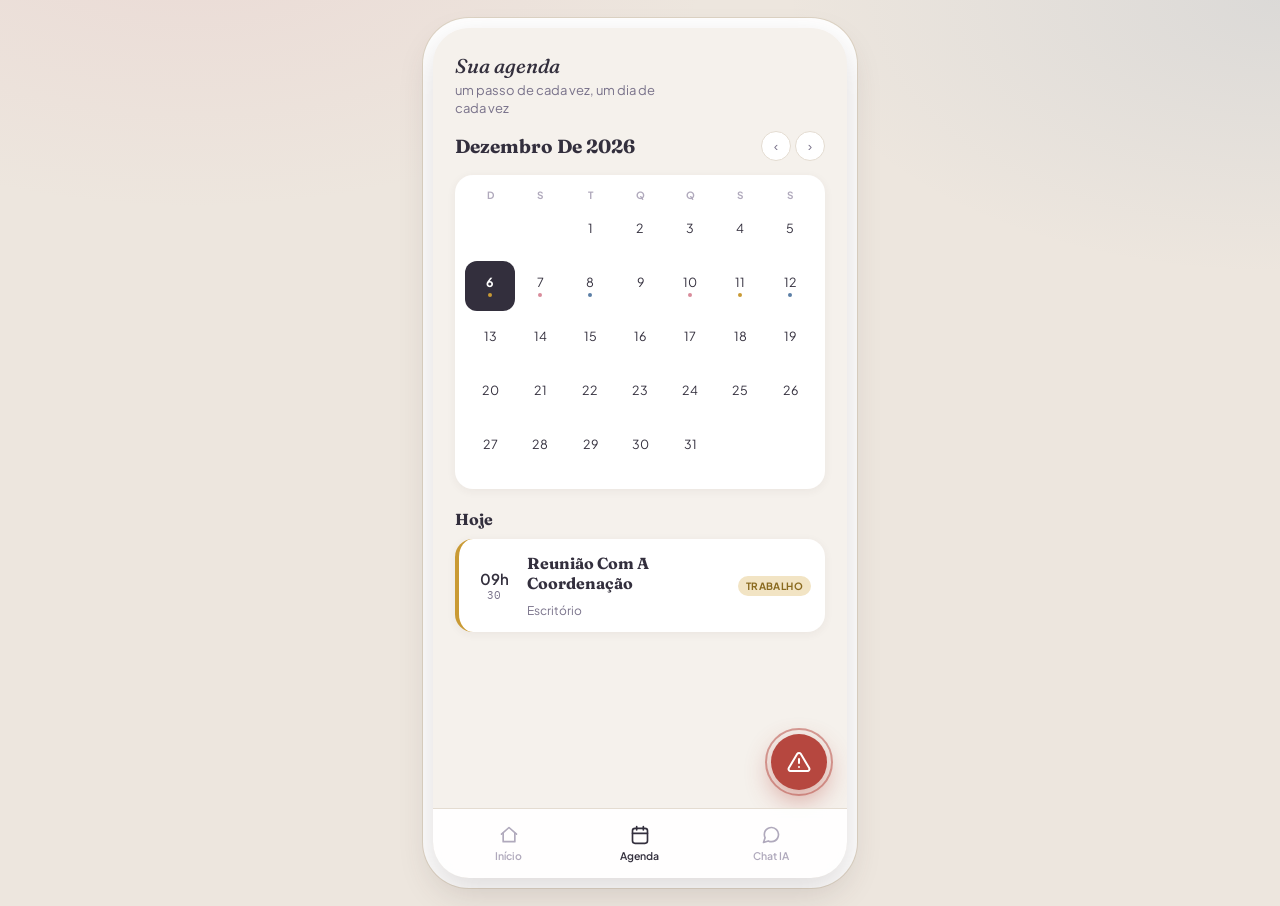
==== pages/agenda.html @ 3bb6ebba "refactor: organização de pastas" ====
<!DOCTYPE html>
<html lang="pt-BR">
<head>
<meta charset="UTF-8">
<meta name="viewport" content="width=device-width, initial-scale=1.0">
<title>Colo — Agenda</title>

<link rel="stylesheet" href="../css/style.css">
<link rel="preconnect" href="https://fonts.googleapis.com">
<link href="https://fonts.googleapis.com/css2?family=Fraunces:ital,opsz,wght@0,9..144,400;0,9..144,600;1,9..144,500;1,9..144,600&family=Plus+Jakarta+Sans:wght@400;500;600;700;800&family=IBM+Plex+Mono:wght@400;500&display=swap" rel="stylesheet">
</head>
<body data-page="agenda">

<div class="device">

  <div class="screen active" id="screen-agenda" style="height:850px; display:flex; flex-direction:column;">
    <header class="top" style="padding-bottom:8px;">
      <div class="header-row">
        <div class="greeting-block">
          <p class="greeting" style="font-size:20px;">Sua agenda</p>
          <p class="affirmation">um passo de cada vez, um dia de cada vez</p>
        </div>
      </div>
    </header>
    <main style="padding-top:6px;">
      <div class="cal-head">
        <h2 id="cal-month-label">—</h2>
        <div class="cal-nav">
          <button id="cal-prev" aria-label="Mês anterior">‹</button>
          <button id="cal-next" aria-label="Próximo mês">›</button>
        </div>
      </div>
      <div class="cal-grid">
        <div class="cal-weekdays">
          <span>D</span><span>S</span><span>T</span><span>Q</span><span>Q</span><span>S</span><span>S</span>
        </div>
        <div class="cal-days" id="cal-days"></div>
      </div>
      <div class="day-detail">
        <h3 id="day-detail-title">Hoje</h3>
        <div class="task-list" id="day-detail-list"></div>
      </div>
    </main>
    <button class="fab-emergency" id="btn-emergency-2" aria-label="Emergência">
      <svg width="24" height="24" viewBox="0 0 24 24" fill="none" stroke="#fff" stroke-width="2" stroke-linecap="round" stroke-linejoin="round"><path d="M10.29 3.86L1.82 18a2 2 0 0 0 1.71 3h16.94a2 2 0 0 0 1.71-3L13.71 3.86a2 2 0 0 0-3.42 0z"/><line x1="12" y1="9" x2="12" y2="13"/><line x1="12" y1="17" x2="12.01" y2="17"/></svg>
    </button>
  </div>

  <nav class="tabbar">
    <a class="tab-btn" href="../index.html">
      <svg width="20" height="20" viewBox="0 0 24 24" fill="none" stroke-width="2" stroke-linecap="round" stroke-linejoin="round"><path d="M3 11l9-8 9 8"/><path d="M5 10v10h14V10"/></svg>
      Início
    </a>
    <a class="tab-btn active" href="agenda.html" aria-current="page">
      <svg width="20" height="20" viewBox="0 0 24 24" fill="none" stroke-width="2" stroke-linecap="round" stroke-linejoin="round"><rect x="3" y="4" width="18" height="18" rx="3"/><line x1="16" y1="2" x2="16" y2="6"/><line x1="8" y1="2" x2="8" y2="6"/><line x1="3" y1="10" x2="21" y2="10"/></svg>
      Agenda
    </a>
    <a class="tab-btn" href="chat.html">
      <svg width="20" height="20" viewBox="0 0 24 24" fill="none" stroke-width="2" stroke-linecap="round" stroke-linejoin="round"><path d="M21 11.5a8.38 8.38 0 0 1-.9 3.8 8.5 8.5 0 0 1-7.6 4.7 8.38 8.38 0 0 1-3.8-.9L3 21l1.9-5.7a8.38 8.38 0 0 1-.9-3.8 8.5 8.5 0 0 1 4.7-7.6 8.38 8.38 0 0 1 3.8-.9h.5a8.48 8.48 0 0 1 8 8v.5z"/></svg>
      Chat IA
    </a>
  </nav>

  <div class="overlay" id="overlay-emergency">
    <div class="sheet">
      <h3>Você não está sozinha</h3>
      <p style="margin-top:-10px; margin-bottom:16px; color:var(--ink-soft); font-size:13px;">Escolha uma opção de apoio imediato:</p>
      <div class="emg-list">
        <a class="emg-item" href="tel:190">
          <div class="emg-ico">
            <svg width="18" height="18" viewBox="0 0 24 24" fill="none" stroke="currentColor" stroke-width="2"><path d="M22 16.92v3a2 2 0 0 1-2.18 2 19.79 19.79 0 0 1-8.63-3.07 19.5 19.5 0 0 1-6-6 19.79 19.79 0 0 1-3.07-8.67A2 2 0 0 1 4.11 2h3a2 2 0 0 1 2 1.72c.12.9.33 1.77.62 2.61a2 2 0 0 1-.45 2.11L8.09 9.91a16 16 0 0 0 6 6l1.47-1.19a2 2 0 0 1 2.11-.45c.84.29 1.71.5 2.61.62A2 2 0 0 1 22 16.92z"/></svg>
          </div>
          <div><h4>Polícia — 190</h4><p>Situação de risco imediato</p></div>
        </a>
        <a class="emg-item" href="tel:180">
          <div class="emg-ico">
            <svg width="18" height="18" viewBox="0 0 24 24" fill="none" stroke="currentColor" stroke-width="2"><circle cx="12" cy="12" r="10"/><line x1="12" y1="8" x2="12" y2="12"/><line x1="12" y1="16" x2="12.01" y2="16"/></svg>
          </div>
          <div><h4>Central de Apoio à Mulher — 180</h4><p>Acolhimento e orientação, 24h</p></div>
        </a>
        <a class="emg-item" href="tel:192">
          <div class="emg-ico">
            <svg width="18" height="18" viewBox="0 0 24 24" fill="none" stroke="currentColor" stroke-width="2"><path d="M19 14c1.49-1.46 3-3.21 3-5.5A5.5 5.5 0 0 0 16.5 3c-1.76 0-3 .5-4.5 2-1.5-1.5-2.74-2-4.5-2A5.5 5.5 0 0 0 2 8.5c0 2.29 1.51 4.04 3 5.5l7 7z"/></svg>
          </div>
          <div><h4>SAMU — 192</h4><p>Emergência médica</p></div>
        </a>
        <div class="emg-item" style="cursor:pointer;" id="emg-contact">
          <div class="emg-ico">
            <svg width="18" height="18" viewBox="0 0 24 24" fill="none" stroke="currentColor" stroke-width="2"><path d="M17 21v-2a4 4 0 0 0-4-4H5a4 4 0 0 0-4 4v2"/><circle cx="9" cy="7" r="4"/><path d="M23 21v-2a4 4 0 0 0-3-3.87"/><path d="M16 3.13a4 4 0 0 1 0 7.75"/></svg>
          </div>
          <div><h4>Ligar para alguém de confiança</h4><p>Um amigo ou familiar de apoio</p></div>
        </div>
      </div>
      <button class="btn-ghost" id="close-emergency" style="width:100%; margin-top:4px;">Fechar</button>
    </div>
  </div>

</div>
</body>
<script src="../js/main.js"></script>
</html>
---- css/style.css ----
:root{
    --bg-canvas:#F5F1EC;
    --bg-ambient:#EDE6DE;
    --bg-card:#FFFFFF;
    --ink:#332F3D;
    --ink-soft:#79728A;
    --ink-faint:#B0A9BC;
    --hairline:#E4DCD1;

    --eu:#5C7FA6;
    --eu-tint:#DEE7F0;
    --eu-tint2:#EEF3F8;

    --familia:#D98C9B;
    --familia-tint:#F6E1E6;
    --familia-tint2:#FBEFF2;

    --trabalho:#C99A34;
    --trabalho-tint:#F2E4C4;
    --trabalho-tint2:#F8F0DC;

    --alerta:#B6473F;
    --alerta-tint:#F2DAD7;

    --radius-lg:28px;
    --radius-md:18px;
    --radius-sm:12px;

    --shadow-soft:0 8px 24px rgba(74,58,58,0.08);
    --shadow-card:0 2px 10px rgba(74,58,58,0.06);
    --shadow-pop:0 14px 34px rgba(74,58,58,0.18);
  }

  *{box-sizing:border-box;}
  html,body{margin:0;padding:0;}

  @media (prefers-reduced-motion: reduce){
    *{animation-duration:0.001ms !important; animation-iteration-count:1 !important; transition-duration:0.001ms !important;}
  }

  body{
    font-family:'Plus Jakarta Sans', sans-serif;
    background:
      radial-gradient(900px 500px at 15% -10%, rgba(217,140,155,0.14), transparent 60%),
      radial-gradient(900px 500px at 100% 0%, rgba(92,127,166,0.12), transparent 55%),
      var(--bg-ambient);
    min-height:100vh;
    display:flex;
    align-items:flex-start;
    justify-content:center;
    padding:28px 16px;
    color:var(--ink);
  }

  .device{
    width:100%;
    max-width:414px;
    background:var(--bg-canvas);
    border-radius:36px;
    box-shadow:var(--shadow-pop), 0 0 0 10px #fff, 0 0 0 11px #ddd3c4;
    overflow:hidden;
    position:relative;
    min-height:850px;
    display:flex;
    flex-direction:column;
  }

  /* ---------- HEADER ---------- */
  header.top{
    position:relative;
    padding:26px 22px 20px;
    overflow:hidden;
    flex-shrink:0;
  }

  .hug-arcs{
    position:absolute;
    top:-70px; right:-60px;
    width:230px; height:230px;
    pointer-events:none;
    z-index:0;
  }
  .hug-arcs svg{width:100%;height:100%; animation:breathe 7s ease-in-out infinite;}
  @keyframes breathe{
    0%,100%{ transform:scale(1) rotate(0deg); }
    50%{ transform:scale(1.04) rotate(2deg); }
  }

  .header-row{
    position:relative;
    z-index:1;
    display:flex;
    align-items:center;
    gap:14px;
  }

  .avatar-wrap{
    position:relative;
    width:64px; height:64px;
    flex-shrink:0;
  }
  .avatar-ring{
    position:absolute; inset:-4px;
    border-radius:50%;
    background:conic-gradient(var(--eu), var(--familia), var(--trabalho), var(--eu));
    opacity:0.9;
  }
  .avatar{
    position:absolute; inset:0;
    border-radius:50%;
    background:var(--bg-card);
    display:flex; align-items:center; justify-content:center;
    font-family:'Fraunces', serif;
    font-size:24px;
    font-weight:600;
    color:var(--ink);
    overflow:hidden;
    border:3px solid var(--bg-canvas);
  }

  .greeting-block{ flex:1; min-width:0; }
  .greeting{
    font-family:'Fraunces', serif;
    font-style:italic;
    font-weight:500;
    font-size:22px;
    line-height:1.15;
    margin:0 0 4px;
    color:var(--ink);
  }
  .affirmation{
    margin:0;
    font-size:13px;
    line-height:1.4;
    color:var(--ink-soft);
    max-width:230px;
  }

  .date-pill{
    position:relative;
    z-index:1;
    margin-top:16px;
    display:inline-flex;
    align-items:center;
    gap:6px;
    font-family:'IBM Plex Mono', monospace;
    font-size:11px;
    letter-spacing:0.03em;
    text-transform:uppercase;
    color:var(--ink-soft);
    background:rgba(255,255,255,0.6);
    padding:6px 12px;
    border-radius:20px;
    border:1px solid var(--hairline);
  }

  /* ---------- MAIN ---------- */
  main{
    flex:1;
    overflow-y:auto;
    padding:4px 22px 130px;
    position:relative;
  }
  main::-webkit-scrollbar{width:0;}

  .search-bar{
    display:flex;
    align-items:center;
    gap:10px;
    background:var(--bg-card);
    border:1px solid var(--hairline);
    border-radius:20px;
    padding:12px 14px;
    box-shadow:var(--shadow-card);
    margin-bottom:22px;
  }
  .search-bar input{
    flex:1;
    border:none;
    outline:none;
    background:transparent;
    font-family:'Plus Jakarta Sans', sans-serif;
    font-size:14px;
    color:var(--ink);
  }
  .search-bar input::placeholder{color:var(--ink-faint);}
  .icon-btn{
    border:none;
    background:transparent;
    cursor:pointer;
    display:flex;
    align-items:center;
    justify-content:center;
    color:var(--ink-soft);
    padding:4px;
    border-radius:50%;
    transition:background .15s ease, color .15s ease, transform .15s ease;
  }
  .icon-btn:hover{ background:var(--eu-tint2); color:var(--eu); }
  .icon-btn:active{ transform:scale(0.92); }
  .icon-btn.mic-active{ color:var(--familia); background:var(--familia-tint2); }
  .send-btn{
    width:34px;height:34px;
    border-radius:50%;
    background:var(--ink);
    color:#fff;
    border:none;
    display:flex;align-items:center;justify-content:center;
    cursor:pointer;
    flex-shrink:0;
    transition:transform .15s ease, background .15s ease;
  }
  .send-btn:hover{background:#4a4458;}
  .send-btn:active{transform:scale(0.9);}

  .section-title{
    display:flex;
    align-items:baseline;
    justify-content:space-between;
    margin-bottom:12px;
  }
  .section-title h2{
    font-family:'Fraunces', serif;
    font-weight:600;
    font-size:18px;
    margin:0;
  }
  .section-title span{
    font-size:12px;
    color:var(--ink-faint);
    font-family:'IBM Plex Mono', monospace;
  }

  .legend{
    display:flex; gap:14px; margin-bottom:16px; flex-wrap:wrap;
  }
  .legend-item{
    display:flex; align-items:center; gap:6px;
    font-size:11.5px; color:var(--ink-soft);
  }
  .dot{ width:8px; height:8px; border-radius:50%; flex-shrink:0; }
  .dot.eu{background:var(--eu);}
  .dot.familia{background:var(--familia);}
  .dot.trabalho{background:var(--trabalho);}

  .task-list{ display:flex; flex-direction:column; gap:10px; }
  .task-card{
    background:var(--bg-card);
    border-radius:var(--radius-md);
    padding:14px 14px;
    display:flex;
    align-items:center;
    gap:12px;
    box-shadow:var(--shadow-card);
    border-left:4px solid transparent;
    animation:riseIn .4s ease both;
  }
  @keyframes riseIn{ from{opacity:0; transform:translateY(6px);} to{opacity:1; transform:translateY(0);} }
  .task-card.eu{ border-left-color:var(--eu); }
  .task-card.familia{ border-left-color:var(--familia); }
  .task-card.trabalho{ border-left-color:var(--trabalho); }

  .task-time{
    font-family:'IBM Plex Mono', monospace;
    font-size:11px;
    color:var(--ink-soft);
    display:flex;
    flex-direction:column;
    align-items:center;
    min-width:42px;
  }
  .task-time .day{ font-size:15px; font-weight:600; color:var(--ink); font-family:'Plus Jakarta Sans'; }

  .task-info{ flex:1; min-width:0; }
  .task-info h3{ margin:0 0 2px; font-size:14.5px; font-weight:700; }
  .task-info p{ margin:0; font-size:12px; color:var(--ink-soft); }

  .badge{
    font-size:10px;
    font-weight:700;
    text-transform:uppercase;
    letter-spacing:0.04em;
    padding:4px 8px;
    border-radius:20px;
    flex-shrink:0;
  }
  .badge.eu{ background:var(--eu-tint); color:var(--eu); }
  .badge.familia{ background:var(--familia-tint); color:#a85465; }
  .badge.trabalho{ background:var(--trabalho-tint); color:#8a6a1f; }

  .ver-mais{
    width:100%;
    margin-top:14px;
    padding:12px;
    border-radius:16px;
    border:1.5px dashed var(--hairline);
    background:transparent;
    color:var(--ink-soft);
    font-family:'Plus Jakarta Sans';
    font-weight:600;
    font-size:13px;
    cursor:pointer;
    transition:all .15s ease;
  }
  .ver-mais:hover{ border-color:var(--eu); color:var(--eu); background:var(--eu-tint2); }

  .hidden-task{ display:none; }
  .hidden-task.show{ display:flex; }

  /* ---------- FAB + EMERGENCY ---------- */
  .fab-add{
    position:absolute;
    right:20px;
    bottom:158px;
    width:56px; height:56px;
    border-radius:50%;
    border:none;
    background:linear-gradient(145deg, var(--ink), #4a4458);
    color:#fff;
    font-size:26px;
    display:flex; align-items:center; justify-content:center;
    box-shadow:0 10px 24px rgba(51,47,61,0.35);
    cursor:pointer;
    z-index:20;
    transition:transform .18s ease, box-shadow .18s ease;
  }
  .fab-add:hover{ transform:translateY(-2px) scale(1.04); }
  .fab-add:active{ transform:scale(0.94); }

  .fab-emergency{
    position:absolute;
    right:20px;
    bottom:88px;
    width:56px; height:56px;
    border-radius:50%;
    border:none;
    background:var(--alerta);
    color:#fff;
    display:flex; align-items:center; justify-content:center;
    box-shadow:0 10px 26px rgba(182,71,63,0.45);
    cursor:pointer;
    z-index:20;
  }
  .fab-emergency::before{
    content:'';
    position:absolute; inset:-6px;
    border-radius:50%;
    border:2px solid var(--alerta);
    opacity:0.5;
    animation:pulse 2.2s ease-out infinite;
  }
  @keyframes pulse{
    0%{ transform:scale(0.9); opacity:0.6; }
    100%{ transform:scale(1.35); opacity:0; }
  }

  /* ---------- MODALS ---------- */
  .overlay{
    position:absolute; inset:0;
    background:rgba(51,47,61,0.45);
    backdrop-filter:blur(2px);
    display:none;
    align-items:flex-end;
    justify-content:center;
    z-index:60;
  }
  .overlay.open{ display:flex; }
  .sheet{
    width:100%;
    background:var(--bg-canvas);
    border-radius:26px 26px 0 0;
    padding:22px 22px 26px;
    animation:slideUp .28s ease both;
  }
  @keyframes slideUp{ from{ transform:translateY(30px); opacity:0;} to{ transform:translateY(0); opacity:1;} }
  .sheet h3{ font-family:'Fraunces', serif; font-size:20px; margin:0 0 16px; }
  .field{ margin-bottom:14px; }
  .field label{ display:block; font-size:12px; color:var(--ink-soft); margin-bottom:6px; font-weight:600; }
  .field input, .field select{
    width:100%;
    padding:11px 12px;
    border-radius:12px;
    border:1px solid var(--hairline);
    background:#fff;
    font-family:'Plus Jakarta Sans';
    font-size:14px;
    color:var(--ink);
    outline:none;
  }
  .field input:focus, .field select:focus{ border-color:var(--eu); }
  .cat-choice{ display:flex; gap:8px; }
  .cat-opt{
    flex:1;
    text-align:center;
    padding:10px 6px;
    border-radius:12px;
    border:1.5px solid var(--hairline);
    font-size:12px;
    font-weight:700;
    cursor:pointer;
    color:var(--ink-soft);
  }
  .cat-opt[data-cat="eu"].active{ background:var(--eu-tint); border-color:var(--eu); color:var(--eu); }
  .cat-opt[data-cat="familia"].active{ background:var(--familia-tint); border-color:var(--familia); color:#a85465; }
  .cat-opt[data-cat="trabalho"].active{ background:var(--trabalho-tint); border-color:var(--trabalho); color:#8a6a1f; }
  .sheet-actions{ display:flex; gap:10px; margin-top:6px; }
  .btn-primary, .btn-ghost{
    flex:1; padding:13px; border-radius:14px; border:none; font-weight:700; font-size:14px; cursor:pointer;
  }
  .btn-primary{ background:var(--ink); color:#fff; }
  .btn-ghost{ background:transparent; color:var(--ink-soft); border:1.5px solid var(--hairline); }

  .emg-list{ display:flex; flex-direction:column; gap:10px; margin-bottom:6px; }
  .emg-item{
    display:flex; align-items:center; gap:12px;
    background:#fff; border-radius:14px; padding:12px 14px;
    border:1px solid var(--hairline);
    text-decoration:none; color:var(--ink);
  }
  .emg-item .emg-ico{
    width:38px; height:38px; border-radius:50%;
    display:flex; align-items:center; justify-content:center;
    background:var(--alerta-tint); color:var(--alerta); flex-shrink:0;
  }
  .emg-item h4{ margin:0; font-size:14px; }
  .emg-item p{ margin:0; font-size:11.5px; color:var(--ink-soft); }

  /* ---------- AGENDA (calendar) ---------- */
  .screen{ display:none; }
  .screen.active{ display:block; }

  .cal-head{ display:flex; align-items:center; justify-content:space-between; margin-bottom:14px; }
  .cal-head h2{ font-family:'Fraunces', serif; font-size:19px; margin:0; text-transform:capitalize; }
  .cal-nav{ display:flex; gap:4px; }
  .cal-nav button{
    width:30px;height:30px; border-radius:50%; border:1px solid var(--hairline);
    background:#fff; cursor:pointer; display:flex; align-items:center; justify-content:center; color:var(--ink-soft);
  }
  .cal-grid{
    background:var(--bg-card);
    border-radius:var(--radius-md);
    padding:14px 10px 16px;
    box-shadow:var(--shadow-card);
    margin-bottom:20px;
  }
  .cal-weekdays{ display:grid; grid-template-columns:repeat(7,1fr); margin-bottom:6px; }
  .cal-weekdays span{ text-align:center; font-size:10px; color:var(--ink-faint); font-weight:700; }
  .cal-days{ display:grid; grid-template-columns:repeat(7,1fr); row-gap:4px; }
  .cal-day{
    aspect-ratio:1;
    display:flex; flex-direction:column; align-items:center; justify-content:center;
    border-radius:12px; cursor:pointer; position:relative; gap:3px;
    font-size:12.5px; color:var(--ink);
  }
  .cal-day.empty{ visibility:hidden; }
  .cal-day:hover{ background:var(--bg-ambient); }
  .cal-day.today{ background:var(--ink); color:#fff; font-weight:700; }
  .cal-day.selected:not(.today){ background:var(--eu-tint2); border:1.5px solid var(--eu); }
  .cal-dots{ display:flex; gap:2px; height:5px; }
  .cal-dots span{ width:4px; height:4px; border-radius:50%; }

  .day-detail h3{ font-family:'Fraunces', serif; font-size:16px; margin:0 0 10px; text-transform:capitalize; }

  /* ---------- CHAT ---------- */
  .chat-screen{ display:flex; flex-direction:column; height:100%; }
  .chat-header{
    padding:18px 22px 12px; flex-shrink:0;
    display:flex; align-items:center; gap:10px;
  }
  .mia-avatar{
    width:38px;height:38px;border-radius:50%;
    background:linear-gradient(135deg, var(--eu), var(--familia));
    display:flex; align-items:center; justify-content:center; color:#fff; font-family:'Fraunces'; font-weight:600;
  }
  .chat-header h2{ font-size:15px; margin:0; }
  .chat-header p{ font-size:11px; margin:0; color:var(--ink-soft); }
  .status-dot{ width:7px;height:7px;border-radius:50%; background:#5FAE7A; display:inline-block; margin-right:4px; }

  .chat-body{
    flex:1; overflow-y:auto; padding:6px 22px; display:flex; flex-direction:column; gap:10px;
  }
  .msg{
    max-width:78%;
    padding:11px 14px;
    border-radius:16px;
    font-size:13.5px;
    line-height:1.45;
    animation:riseIn .3s ease both;
  }
  .msg.mia{
    background:#fff; color:var(--ink);
    border-bottom-left-radius:4px;
    align-self:flex-start;
    box-shadow:var(--shadow-card);
  }
  .msg.user{
    background:var(--ink); color:#fff;
    border-bottom-right-radius:4px;
    align-self:flex-end;
  }
  .typing{
    align-self:flex-start;
    background:#fff; padding:12px 16px; border-radius:16px; border-bottom-left-radius:4px;
    display:flex; gap:4px; box-shadow:var(--shadow-card);
  }
  .typing span{ width:6px;height:6px;border-radius:50%; background:var(--ink-faint); animation:blink 1.2s infinite; }
  .typing span:nth-child(2){ animation-delay:0.2s; }
  .typing span:nth-child(3){ animation-delay:0.4s; }
  @keyframes blink{ 0%,80%,100%{opacity:0.3;} 40%{opacity:1;} }

  .chat-input-bar{
    flex-shrink:0;
    padding:12px 22px 14px;
    display:flex; align-items:center; gap:8px;
    background:var(--bg-canvas);
  }
  .chat-input-bar .search-bar{ margin-bottom:0; flex:1; }

  /* ---------- TAB BAR ---------- */
  .tabbar{
    position:absolute; left:0; right:0; bottom:0;
    background:rgba(255,255,255,0.92);
    backdrop-filter:blur(10px);
    border-top:1px solid var(--hairline);
    display:flex;
    padding:10px 10px calc(10px + env(safe-area-inset-bottom));
    z-index:30;
  }
  .tab-btn{
    flex:1;
    background:none; border:none; cursor:pointer;
    text-decoration:none;
    display:flex; flex-direction:column; align-items:center; gap:4px;
    color:var(--ink-faint);
    font-size:10.5px;
    font-weight:600;
    padding:6px 0;
    transition:color .15s ease;
  }
  .tab-btn.active{ color:var(--ink); }
  .tab-btn.active svg{ stroke:var(--ink); }
  .tab-btn svg{ stroke:var(--ink-faint); transition:stroke .15s ease; }

  ::-webkit-scrollbar{ width:5px; }
  ::-webkit-scrollbar-thumb{ background:var(--hairline); border-radius:10px; }
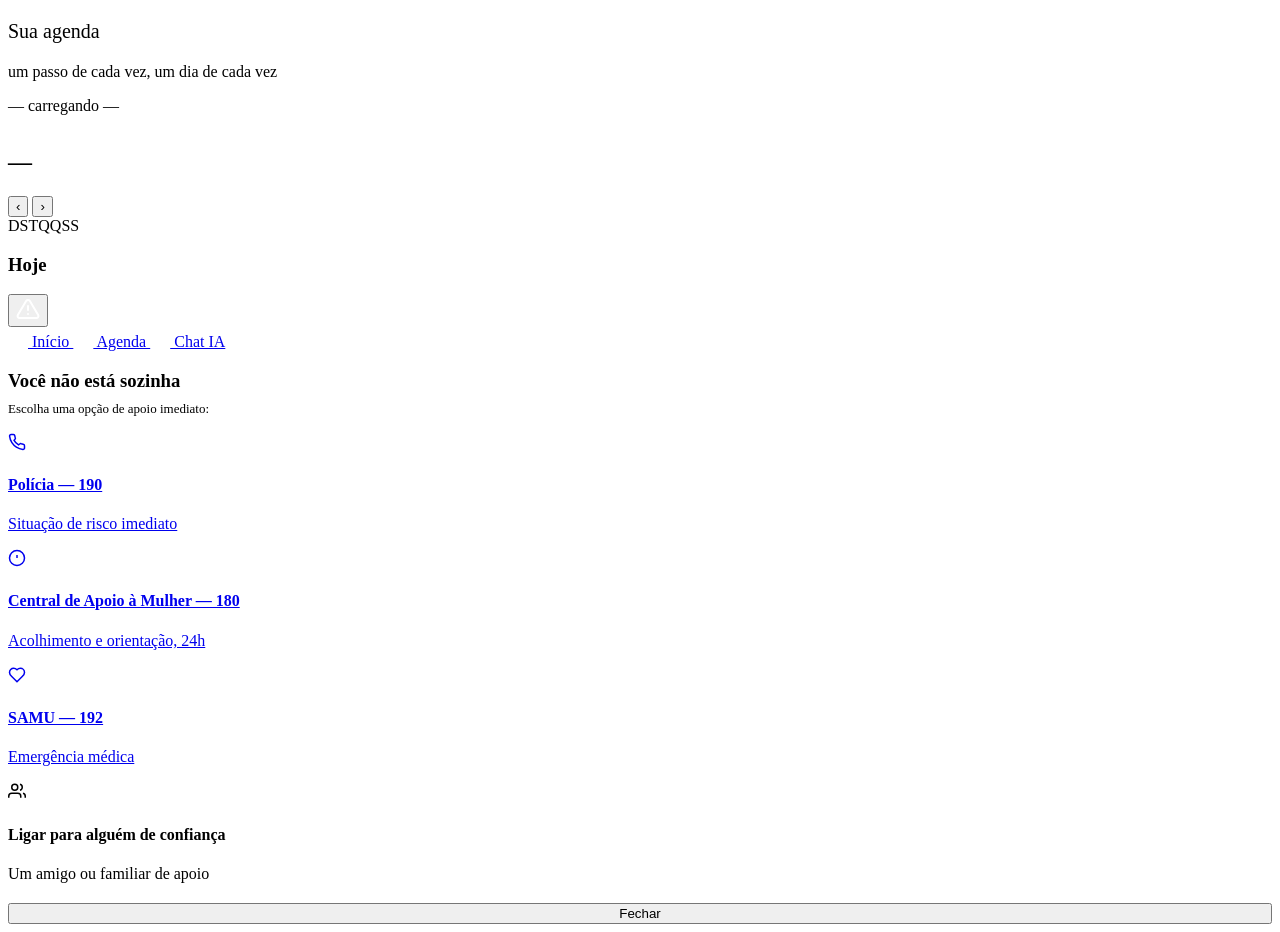
==== commit e5def7fa: "Mudei a agenda" ====
--- a/pages/agenda.html
+++ b/pages/agenda.html
@@ -4,54 +4,57 @@
 <meta charset="UTF-8">
 <meta name="viewport" content="width=device-width, initial-scale=1.0">
 <title>Colo — Agenda</title>
-
-<link rel="stylesheet" href="../css/style.css">
 <link rel="preconnect" href="https://fonts.googleapis.com">
 <link href="https://fonts.googleapis.com/css2?family=Fraunces:ital,opsz,wght@0,9..144,400;0,9..144,600;1,9..144,500;1,9..144,600&family=Plus+Jakarta+Sans:wght@400;500;600;700;800&family=IBM+Plex+Mono:wght@400;500&display=swap" rel="stylesheet">
+<link rel="stylesheet" href="css/style.css">
 </head>
-<body data-page="agenda">
+<body>
 
 <div class="device">
 
-  <div class="screen active" id="screen-agenda" style="height:850px; display:flex; flex-direction:column;">
-    <header class="top" style="padding-bottom:8px;">
-      <div class="header-row">
-        <div class="greeting-block">
-          <p class="greeting" style="font-size:20px;">Sua agenda</p>
-          <p class="affirmation">um passo de cada vez, um dia de cada vez</p>
-        </div>
+  <header class="top" style="padding-bottom:8px;">
+    <div class="header-row">
+      <div class="greeting-block">
+        <p class="greeting" style="font-size:20px;">Sua agenda</p>
+        <p class="affirmation">um passo de cada vez, um dia de cada vez</p>
       </div>
-    </header>
-    <main style="padding-top:6px;">
-      <div class="cal-head">
-        <h2 id="cal-month-label">—</h2>
-        <div class="cal-nav">
-          <button id="cal-prev" aria-label="Mês anterior">‹</button>
-          <button id="cal-next" aria-label="Próximo mês">›</button>
-        </div>
+    </div>
+    <div class="date-pill" id="today-pill">— carregando —</div>
+  </header>
+
+  <main style="padding-top:6px;">
+    <div class="cal-head">
+      <h2 id="cal-month-label">—</h2>
+      <div class="cal-nav">
+        <button id="cal-prev" aria-label="Mês anterior">‹</button>
+        <button id="cal-next" aria-label="Próximo mês">›</button>
       </div>
-      <div class="cal-grid">
-        <div class="cal-weekdays">
-          <span>D</span><span>S</span><span>T</span><span>Q</span><span>Q</span><span>S</span><span>S</span>
-        </div>
-        <div class="cal-days" id="cal-days"></div>
+    </div>
+
+    <div class="cal-grid">
+      <div class="cal-weekdays">
+        <span>D</span><span>S</span><span>T</span><span>Q</span><span>Q</span><span>S</span><span>S</span>
       </div>
-      <div class="day-detail">
-        <h3 id="day-detail-title">Hoje</h3>
-        <div class="task-list" id="day-detail-list"></div>
-      </div>
-    </main>
-    <button class="fab-emergency" id="btn-emergency-2" aria-label="Emergência">
-      <svg width="24" height="24" viewBox="0 0 24 24" fill="none" stroke="#fff" stroke-width="2" stroke-linecap="round" stroke-linejoin="round"><path d="M10.29 3.86L1.82 18a2 2 0 0 0 1.71 3h16.94a2 2 0 0 0 1.71-3L13.71 3.86a2 2 0 0 0-3.42 0z"/><line x1="12" y1="9" x2="12" y2="13"/><line x1="12" y1="17" x2="12.01" y2="17"/></svg>
-    </button>
-  </div>
+      <div class="cal-days" id="cal-days"></div>
+    </div>
 
+    <div class="day-detail">
+      <h3 id="day-detail-title">Hoje</h3>
+      <div class="task-list" id="day-detail-list"></div>
+    </div>
+  </main>
+
+  <button class="fab-emergency" aria-label="Emergência">
+    <svg width="24" height="24" viewBox="0 0 24 24" fill="none" stroke="#fff" stroke-width="2" stroke-linecap="round" stroke-linejoin="round"><path d="M10.29 3.86L1.82 18a2 2 0 0 0 1.71 3h16.94a2 2 0 0 0 1.71-3L13.71 3.86a2 2 0 0 0-3.42 0z"/><line x1="12" y1="9" x2="12" y2="13"/><line x1="12" y1="17" x2="12.01" y2="17"/></svg>
+  </button>
+
+  <!-- Tab bar -->
   <nav class="tabbar">
-    <a class="tab-btn" href="../index.html">
+    <a class="tab-btn" href="index.html">
       <svg width="20" height="20" viewBox="0 0 24 24" fill="none" stroke-width="2" stroke-linecap="round" stroke-linejoin="round"><path d="M3 11l9-8 9 8"/><path d="M5 10v10h14V10"/></svg>
       Início
     </a>
-    <a class="tab-btn active" href="agenda.html" aria-current="page">
+    <a class="tab-btn active" href="agenda.html">
       <svg width="20" height="20" viewBox="0 0 24 24" fill="none" stroke-width="2" stroke-linecap="round" stroke-linejoin="round"><rect x="3" y="4" width="18" height="18" rx="3"/><line x1="16" y1="2" x2="16" y2="6"/><line x1="8" y1="2" x2="8" y2="6"/><line x1="3" y1="10" x2="21" y2="10"/></svg>
       Agenda
     </a>
@@ -61,6 +64,7 @@
     </a>
   </nav>
 
+  <!-- Modal: emergência -->
   <div class="overlay" id="overlay-emergency">
     <div class="sheet">
       <h3>Você não está sozinha</h3>
@@ -96,6 +100,9 @@
   </div>
 
 </div>
+
+<script src="js/data.js"></script>
+<script src="js/emergency.js"></script>
+<script src="js/agenda.js"></script>
 </body>
-<script src="../js/main.js"></script>
-</html>+</html>
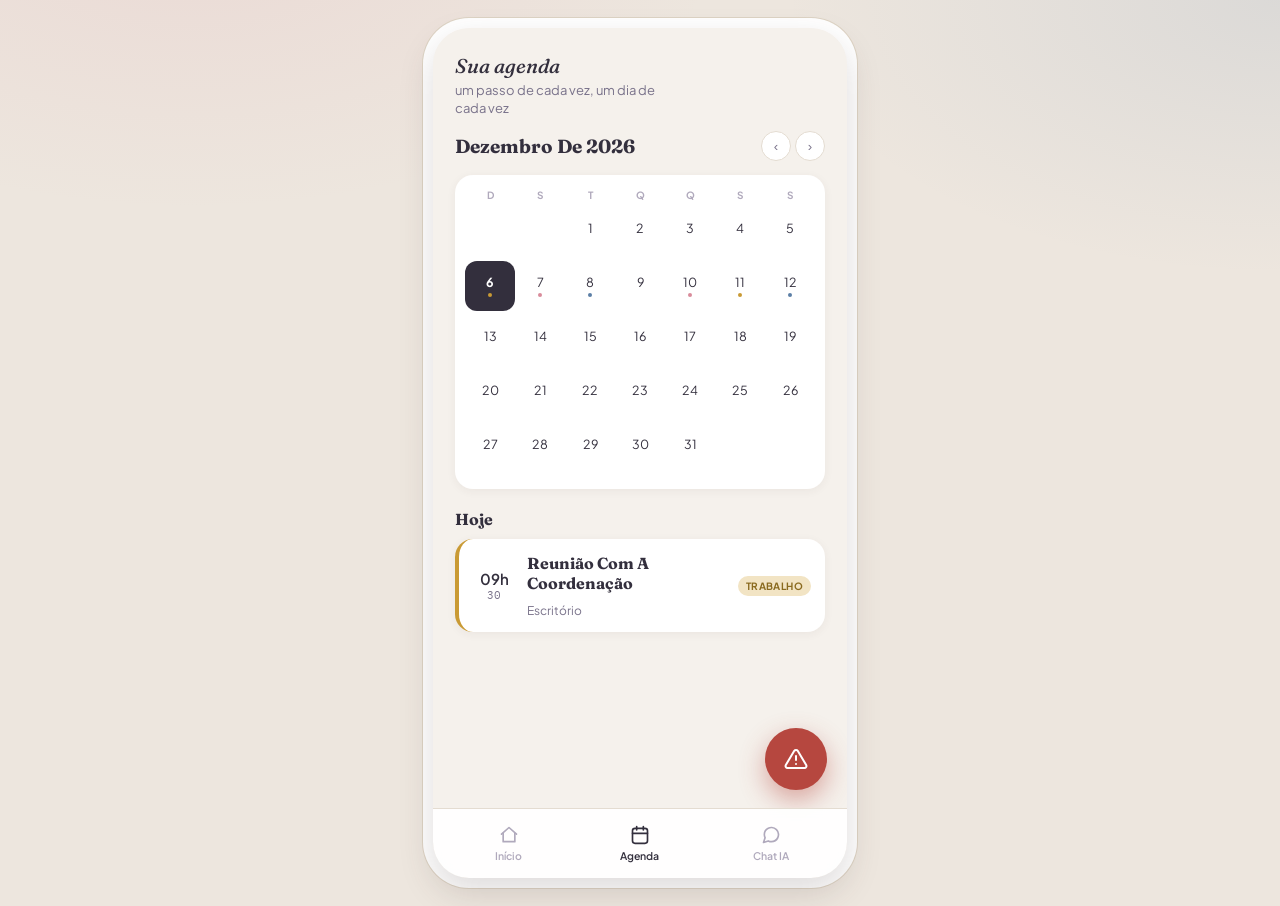
==== commit 98609af9: "ajustes botao emergncia e tela emergencia" ====
--- a/pages/agenda.html
+++ b/pages/agenda.html
@@ -4,57 +4,54 @@
 <meta charset="UTF-8">
 <meta name="viewport" content="width=device-width, initial-scale=1.0">
 <title>Colo — Agenda</title>
+
+<link rel="stylesheet" href="../css/style.css">
 <link rel="preconnect" href="https://fonts.googleapis.com">
 <link href="https://fonts.googleapis.com/css2?family=Fraunces:ital,opsz,wght@0,9..144,400;0,9..144,600;1,9..144,500;1,9..144,600&family=Plus+Jakarta+Sans:wght@400;500;600;700;800&family=IBM+Plex+Mono:wght@400;500&display=swap" rel="stylesheet">
-<link rel="stylesheet" href="css/style.css">
 </head>
-<body>
+<body data-page="agenda">
 
 <div class="device">
 
-  <header class="top" style="padding-bottom:8px;">
-    <div class="header-row">
-      <div class="greeting-block">
-        <p class="greeting" style="font-size:20px;">Sua agenda</p>
-        <p class="affirmation">um passo de cada vez, um dia de cada vez</p>
+  <div class="screen active" id="screen-agenda" style="height:850px; display:flex; flex-direction:column;">
+    <header class="top" style="padding-bottom:8px;">
+      <div class="header-row">
+        <div class="greeting-block">
+          <p class="greeting" style="font-size:20px;">Sua agenda</p>
+          <p class="affirmation">um passo de cada vez, um dia de cada vez</p>
+        </div>
       </div>
-    </div>
-    <div class="date-pill" id="today-pill">— carregando —</div>
-  </header>
+    </header>
+    <main style="padding-top:6px;">
+      <div class="cal-head">
+        <h2 id="cal-month-label">—</h2>
+        <div class="cal-nav">
+          <button id="cal-prev" aria-label="Mês anterior">‹</button>
+          <button id="cal-next" aria-label="Próximo mês">›</button>
+        </div>
+      </div>
+      <div class="cal-grid">
+        <div class="cal-weekdays">
+          <span>D</span><span>S</span><span>T</span><span>Q</span><span>Q</span><span>S</span><span>S</span>
+        </div>
+        <div class="cal-days" id="cal-days"></div>
+      </div>
+      <div class="day-detail">
+        <h3 id="day-detail-title">Hoje</h3>
+        <div class="task-list" id="day-detail-list"></div>
+      </div>
+    </main>
+    <button class="fab-emergency" id="btn-emergency-2" aria-label="Emergência">
+      <svg width="24" height="24" viewBox="0 0 24 24" fill="none" stroke="#fff" stroke-width="2" stroke-linecap="round" stroke-linejoin="round"><path d="M10.29 3.86L1.82 18a2 2 0 0 0 1.71 3h16.94a2 2 0 0 0 1.71-3L13.71 3.86a2 2 0 0 0-3.42 0z"/><line x1="12" y1="9" x2="12" y2="13"/><line x1="12" y1="17" x2="12.01" y2="17"/></svg>
+    </button>
+  </div>
 
-  <main style="padding-top:6px;">
-    <div class="cal-head">
-      <h2 id="cal-month-label">—</h2>
-      <div class="cal-nav">
-        <button id="cal-prev" aria-label="Mês anterior">‹</button>
-        <button id="cal-next" aria-label="Próximo mês">›</button>
-      </div>
-    </div>
-
-    <div class="cal-grid">
-      <div class="cal-weekdays">
-        <span>D</span><span>S</span><span>T</span><span>Q</span><span>Q</span><span>S</span><span>S</span>
-      </div>
-      <div class="cal-days" id="cal-days"></div>
-    </div>
-
-    <div class="day-detail">
-      <h3 id="day-detail-title">Hoje</h3>
-      <div class="task-list" id="day-detail-list"></div>
-    </div>
-  </main>
-
-  <button class="fab-emergency" aria-label="Emergência">
-    <svg width="24" height="24" viewBox="0 0 24 24" fill="none" stroke="#fff" stroke-width="2" stroke-linecap="round" stroke-linejoin="round"><path d="M10.29 3.86L1.82 18a2 2 0 0 0 1.71 3h16.94a2 2 0 0 0 1.71-3L13.71 3.86a2 2 0 0 0-3.42 0z"/><line x1="12" y1="9" x2="12" y2="13"/><line x1="12" y1="17" x2="12.01" y2="17"/></svg>
-  </button>
-
-  <!-- Tab bar -->
   <nav class="tabbar">
-    <a class="tab-btn" href="index.html">
+    <a class="tab-btn" href="../index.html">
       <svg width="20" height="20" viewBox="0 0 24 24" fill="none" stroke-width="2" stroke-linecap="round" stroke-linejoin="round"><path d="M3 11l9-8 9 8"/><path d="M5 10v10h14V10"/></svg>
       Início
     </a>
-    <a class="tab-btn active" href="agenda.html">
+    <a class="tab-btn active" href="agenda.html" aria-current="page">
       <svg width="20" height="20" viewBox="0 0 24 24" fill="none" stroke-width="2" stroke-linecap="round" stroke-linejoin="round"><rect x="3" y="4" width="18" height="18" rx="3"/><line x1="16" y1="2" x2="16" y2="6"/><line x1="8" y1="2" x2="8" y2="6"/><line x1="3" y1="10" x2="21" y2="10"/></svg>
       Agenda
     </a>
@@ -64,45 +61,58 @@
     </a>
   </nav>
 
-  <!-- Modal: emergência -->
   <div class="overlay" id="overlay-emergency">
-    <div class="sheet">
-      <h3>Você não está sozinha</h3>
-      <p style="margin-top:-10px; margin-bottom:16px; color:var(--ink-soft); font-size:13px;">Escolha uma opção de apoio imediato:</p>
-      <div class="emg-list">
-        <a class="emg-item" href="tel:190">
-          <div class="emg-ico">
-            <svg width="18" height="18" viewBox="0 0 24 24" fill="none" stroke="currentColor" stroke-width="2"><path d="M22 16.92v3a2 2 0 0 1-2.18 2 19.79 19.79 0 0 1-8.63-3.07 19.5 19.5 0 0 1-6-6 19.79 19.79 0 0 1-3.07-8.67A2 2 0 0 1 4.11 2h3a2 2 0 0 1 2 1.72c.12.9.33 1.77.62 2.61a2 2 0 0 1-.45 2.11L8.09 9.91a16 16 0 0 0 6 6l1.47-1.19a2 2 0 0 1 2.11-.45c.84.29 1.71.5 2.61.62A2 2 0 0 1 22 16.92z"/></svg>
-          </div>
-          <div><h4>Polícia — 190</h4><p>Situação de risco imediato</p></div>
-        </a>
-        <a class="emg-item" href="tel:180">
-          <div class="emg-ico">
-            <svg width="18" height="18" viewBox="0 0 24 24" fill="none" stroke="currentColor" stroke-width="2"><circle cx="12" cy="12" r="10"/><line x1="12" y1="8" x2="12" y2="12"/><line x1="12" y1="16" x2="12.01" y2="16"/></svg>
-          </div>
-          <div><h4>Central de Apoio à Mulher — 180</h4><p>Acolhimento e orientação, 24h</p></div>
-        </a>
-        <a class="emg-item" href="tel:192">
-          <div class="emg-ico">
-            <svg width="18" height="18" viewBox="0 0 24 24" fill="none" stroke="currentColor" stroke-width="2"><path d="M19 14c1.49-1.46 3-3.21 3-5.5A5.5 5.5 0 0 0 16.5 3c-1.76 0-3 .5-4.5 2-1.5-1.5-2.74-2-4.5-2A5.5 5.5 0 0 0 2 8.5c0 2.29 1.51 4.04 3 5.5l7 7z"/></svg>
-          </div>
-          <div><h4>SAMU — 192</h4><p>Emergência médica</p></div>
-        </a>
-        <div class="emg-item" style="cursor:pointer;" id="emg-contact">
-          <div class="emg-ico">
-            <svg width="18" height="18" viewBox="0 0 24 24" fill="none" stroke="currentColor" stroke-width="2"><path d="M17 21v-2a4 4 0 0 0-4-4H5a4 4 0 0 0-4 4v2"/><circle cx="9" cy="7" r="4"/><path d="M23 21v-2a4 4 0 0 0-3-3.87"/><path d="M16 3.13a4 4 0 0 1 0 7.75"/></svg>
-          </div>
-          <div><h4>Ligar para alguém de confiança</h4><p>Um amigo ou familiar de apoio</p></div>
+    <div class="sheet sheet-emergency">
+      <p class="sheet-kicker">Apoio de emergência</p>
+      <h3>Quero avisar um contato de confiança?</h3>
+      <p class="sheet-copy" id="emg-intro">A MIA já deixou uma mensagem pronta com o contexto do compromisso, sua localização pessoal e o contato sugerido. Você só revisa e confirma o envio.</p>
+
+      <div class="emg-context-card" id="emg-context-card">
+        <span class="emg-context-label">Compromisso sugerido</span>
+        <strong id="emg-task-title">Compromisso próximo</strong>
+        <p id="emg-task-meta">Horário e contexto serão preenchidos pela MIA.</p>
+        <span class="emg-contact-pill" id="emg-suggested-contact">Contato sugerido</span>
+      </div>
+
+      <div class="emg-inline-selects">
+        <div class="field field-compact">
+          <label for="emg-task-select">Outro compromisso</label>
+          <select id="emg-task-select"></select>
+        </div>
+        <div class="field field-compact">
+          <label for="emg-contact-select">Outro contato</label>
+          <select id="emg-contact-select"></select>
         </div>
       </div>
-      <button class="btn-ghost" id="close-emergency" style="width:100%; margin-top:4px;">Fechar</button>
+
+      <div class="emg-step" id="emg-step-1">
+        <div class="emg-preview-box">
+          <label>Mensagem pronta para envio</label>
+          <div class="emg-message-preview" id="emg-message-preview"></div>
+        </div>
+        <div class="sheet-actions">
+          <button class="btn-ghost" id="close-emergency">Cancelar</button>
+          <button class="btn-primary" id="emg-open-confirm">Enviar mensagem</button>
+        </div>
+      </div>
+
+      <p class="emg-footnote">A mensagem inclui o compromisso, o contexto e a localização pessoal. Nenhum número de emergência é exibido nesta tela.</p>
+    </div>
+  </div>
+
+  <div class="overlay" id="overlay-emergency-confirm">
+    <div class="sheet sheet-confirm">
+      <p class="sheet-kicker">Tem certeza?</p>
+      <h3>Enviar esta mensagem agora?</h3>
+      <p class="sheet-copy" id="emg-confirm-copy">Essa mensagem será enviada ao contato selecionado com o contexto do compromisso e a sua localização pessoal.</p>
+      <div class="sheet-actions">
+        <button class="btn-ghost" id="emg-cancel-confirm">Voltar</button>
+        <button class="btn-primary" id="emg-confirm-send">Sim, enviar</button>
+      </div>
     </div>
   </div>
 
 </div>
-
-<script src="js/data.js"></script>
-<script src="js/emergency.js"></script>
-<script src="js/agenda.js"></script>
 </body>
-</html>
+<script src="../js/main.js"></script>
+</html>
--- a/css/style.css
+++ b/css/style.css
@@ -0,0 +1,716 @@
+:root{
+    --bg-canvas:#F5F1EC;
+    --bg-ambient:#EDE6DE;
+    --bg-card:#FFFFFF;
+    --ink:#332F3D;
+    --ink-soft:#79728A;
+    --ink-faint:#B0A9BC;
+    --hairline:#E4DCD1;
+
+    --eu:#5C7FA6;
+    --eu-tint:#DEE7F0;
+    --eu-tint2:#EEF3F8;
+
+    --familia:#D98C9B;
+    --familia-tint:#F6E1E6;
+    --familia-tint2:#FBEFF2;
+
+    --trabalho:#C99A34;
+    --trabalho-tint:#F2E4C4;
+    --trabalho-tint2:#F8F0DC;
+
+    --alerta:#B6473F;
+    --alerta-tint:#F2DAD7;
+
+    --radius-lg:28px;
+    --radius-md:18px;
+    --radius-sm:12px;
+
+    --shadow-soft:0 8px 24px rgba(74,58,58,0.08);
+    --shadow-card:0 2px 10px rgba(74,58,58,0.06);
+    --shadow-pop:0 14px 34px rgba(74,58,58,0.18);
+  }
+
+  *{box-sizing:border-box;}
+  html,body{margin:0;padding:0;}
+
+  @media (prefers-reduced-motion: reduce){
+    *{animation-duration:0.001ms !important; animation-iteration-count:1 !important; transition-duration:0.001ms !important;}
+  }
+
+  body{
+    font-family:'Plus Jakarta Sans', sans-serif;
+    background:
+      radial-gradient(900px 500px at 15% -10%, rgba(217,140,155,0.14), transparent 60%),
+      radial-gradient(900px 500px at 100% 0%, rgba(92,127,166,0.12), transparent 55%),
+      var(--bg-ambient);
+    min-height:100vh;
+    display:flex;
+    align-items:flex-start;
+    justify-content:center;
+    padding:28px 16px;
+    color:var(--ink);
+  }
+
+  .device{
+    width:100%;
+    max-width:414px;
+    background:var(--bg-canvas);
+    border-radius:36px;
+    box-shadow:var(--shadow-pop), 0 0 0 10px #fff, 0 0 0 11px #ddd3c4;
+    overflow:hidden;
+    position:relative;
+    min-height:850px;
+    display:flex;
+    flex-direction:column;
+  }
+
+  /* ---------- HEADER ---------- */
+  header.top{
+    position:relative;
+    padding:26px 22px 20px;
+    overflow:hidden;
+    flex-shrink:0;
+  }
+
+  .hug-arcs{
+    position:absolute;
+    top:-70px; right:-60px;
+    width:230px; height:230px;
+    pointer-events:none;
+    z-index:0;
+  }
+  .hug-arcs svg{width:100%;height:100%; animation:breathe 7s ease-in-out infinite;}
+  @keyframes breathe{
+    0%,100%{ transform:scale(1) rotate(0deg); }
+    50%{ transform:scale(1.04) rotate(2deg); }
+  }
+
+  .header-row{
+    position:relative;
+    z-index:1;
+    display:flex;
+    align-items:center;
+    gap:14px;
+  }
+
+  .avatar-wrap{
+    position:relative;
+    width:64px; height:64px;
+    flex-shrink:0;
+  }
+  .avatar-ring{
+    position:absolute; inset:-4px;
+    border-radius:50%;
+    background:conic-gradient(var(--eu), var(--familia), var(--trabalho), var(--eu));
+    opacity:0.9;
+  }
+  .avatar{
+    position:absolute; inset:0;
+    border-radius:50%;
+    background:var(--bg-card);
+    display:flex; align-items:center; justify-content:center;
+    font-family:'Fraunces', serif;
+    font-size:24px;
+    font-weight:600;
+    color:var(--ink);
+    overflow:hidden;
+    border:3px solid var(--bg-canvas);
+  }
+
+  .greeting-block{ flex:1; min-width:0; }
+  .greeting{
+    font-family:'Fraunces', serif;
+    font-style:italic;
+    font-weight:500;
+    font-size:22px;
+    line-height:1.15;
+    margin:0 0 4px;
+    color:var(--ink);
+  }
+  .affirmation{
+    margin:0;
+    font-size:13px;
+    line-height:1.4;
+    color:var(--ink-soft);
+    max-width:230px;
+  }
+
+  .date-pill{
+    position:relative;
+    z-index:1;
+    margin-top:16px;
+    display:inline-flex;
+    align-items:center;
+    gap:6px;
+    font-family:'IBM Plex Mono', monospace;
+    font-size:11px;
+    letter-spacing:0.03em;
+    text-transform:uppercase;
+    color:var(--ink-soft);
+    background:rgba(255,255,255,0.6);
+    padding:6px 12px;
+    border-radius:20px;
+    border:1px solid var(--hairline);
+  }
+
+  /* ---------- MAIN ---------- */
+  main{
+    flex:1;
+    overflow-y:auto;
+    padding:4px 22px 130px;
+    position:relative;
+  }
+  main::-webkit-scrollbar{width:0;}
+
+  .search-bar{
+    display:flex;
+    align-items:center;
+    gap:10px;
+    background:var(--bg-card);
+    border:1px solid var(--hairline);
+    border-radius:20px;
+    padding:12px 14px;
+    box-shadow:var(--shadow-card);
+    margin-bottom:22px;
+  }
+  .search-bar input{
+    flex:1;
+    border:none;
+    outline:none;
+    background:transparent;
+    font-family:'Plus Jakarta Sans', sans-serif;
+    font-size:14px;
+    color:var(--ink);
+  }
+  .search-bar input::placeholder{color:var(--ink-faint);}
+  .icon-btn{
+    border:none;
+    background:transparent;
+    cursor:pointer;
+    display:flex;
+    align-items:center;
+    justify-content:center;
+    color:var(--ink-soft);
+    padding:4px;
+    border-radius:50%;
+    transition:background .15s ease, color .15s ease, transform .15s ease;
+  }
+  .icon-btn:hover{ background:var(--eu-tint2); color:var(--eu); }
+  .icon-btn:active{ transform:scale(0.92); }
+  .icon-btn.mic-active{ color:var(--familia); background:var(--familia-tint2); }
+  .send-btn{
+    width:34px;height:34px;
+    border-radius:50%;
+    background:var(--ink);
+    color:#fff;
+    border:none;
+    display:flex;align-items:center;justify-content:center;
+    cursor:pointer;
+    flex-shrink:0;
+    transition:transform .15s ease, background .15s ease;
+  }
+  .send-btn:hover{background:#4a4458;}
+  .send-btn:active{transform:scale(0.9);}
+
+  .section-title{
+    display:flex;
+    align-items:baseline;
+    justify-content:space-between;
+    margin-bottom:12px;
+  }
+  .section-title h2{
+    font-family:'Fraunces', serif;
+    font-weight:600;
+    font-size:18px;
+    margin:0;
+  }
+  .section-title span{
+    font-size:12px;
+    color:var(--ink-faint);
+    font-family:'IBM Plex Mono', monospace;
+  }
+
+  .legend{
+    display:flex; gap:14px; margin-bottom:16px; flex-wrap:wrap;
+  }
+  .legend-item{
+    display:flex; align-items:center; gap:6px;
+    font-size:11.5px; color:var(--ink-soft);
+  }
+  .dot{ width:8px; height:8px; border-radius:50%; flex-shrink:0; }
+  .dot.eu{background:var(--eu);}
+  .dot.familia{background:var(--familia);}
+  .dot.trabalho{background:var(--trabalho);}
+
+  .task-list{ display:flex; flex-direction:column; gap:10px; }
+  .task-card{
+    background:var(--bg-card);
+    border-radius:var(--radius-md);
+    padding:14px 14px;
+    display:flex;
+    align-items:center;
+    gap:12px;
+    box-shadow:var(--shadow-card);
+    border-left:4px solid transparent;
+    animation:riseIn .4s ease both;
+  }
+  @keyframes riseIn{ from{opacity:0; transform:translateY(6px);} to{opacity:1; transform:translateY(0);} }
+  .task-card.eu{ border-left-color:var(--eu); }
+  .task-card.familia{ border-left-color:var(--familia); }
+  .task-card.trabalho{ border-left-color:var(--trabalho); }
+
+  .task-time{
+    font-family:'IBM Plex Mono', monospace;
+    font-size:11px;
+    color:var(--ink-soft);
+    display:flex;
+    flex-direction:column;
+    align-items:center;
+    min-width:42px;
+  }
+  .task-time .day{ font-size:15px; font-weight:600; color:var(--ink); font-family:'Plus Jakarta Sans'; }
+
+  .task-info{ flex:1; min-width:0; }
+  .task-info h3{ margin:0 0 2px; font-size:14.5px; font-weight:700; }
+  .task-info p{ margin:0; font-size:12px; color:var(--ink-soft); }
+
+  .badge{
+    font-size:10px;
+    font-weight:700;
+    text-transform:uppercase;
+    letter-spacing:0.04em;
+    padding:4px 8px;
+    border-radius:20px;
+    flex-shrink:0;
+  }
+  .badge.eu{ background:var(--eu-tint); color:var(--eu); }
+  .badge.familia{ background:var(--familia-tint); color:#a85465; }
+  .badge.trabalho{ background:var(--trabalho-tint); color:#8a6a1f; }
+
+  .ver-mais{
+    width:100%;
+    margin-top:14px;
+    padding:12px;
+    border-radius:16px;
+    border:1.5px dashed var(--hairline);
+    background:transparent;
+    color:var(--ink-soft);
+    font-family:'Plus Jakarta Sans';
+    font-weight:600;
+    font-size:13px;
+    cursor:pointer;
+    transition:all .15s ease;
+  }
+  .ver-mais:hover{ border-color:var(--eu); color:var(--eu); background:var(--eu-tint2); }
+
+  .hidden-task{ display:none; }
+  .hidden-task.show{ display:flex; }
+
+  /* ---------- FAB + EMERGENCY ---------- */
+  .fab-add{
+    position:absolute;
+    right:20px;
+    bottom:158px;
+    width:56px; height:56px;
+    border-radius:50%;
+    border:none;
+    background:linear-gradient(145deg, var(--ink), #4a4458);
+    color:#fff;
+    font-size:26px;
+    display:flex; align-items:center; justify-content:center;
+    box-shadow:0 10px 24px rgba(51,47,61,0.35);
+    cursor:pointer;
+    z-index:20;
+    transition:transform .18s ease, box-shadow .18s ease;
+  }
+  .fab-add:hover{ transform:translateY(-2px) scale(1.04); }
+  .fab-add:active{ transform:scale(0.94); }
+
+  .fab-emergency{
+    position:absolute;
+    right:20px;
+    bottom:88px;
+    width:62px; height:62px;
+    border-radius:50%;
+    border:none;
+    background:var(--alerta);
+    color:#fff;
+    display:flex; align-items:center; justify-content:center;
+    box-shadow:0 10px 26px rgba(182,71,63,0.45);
+    cursor:pointer;
+    z-index:20;
+  }
+
+  /* ---------- MODALS ---------- */
+  .overlay{
+    position:absolute; inset:0;
+    background:rgba(51,47,61,0.45);
+    backdrop-filter:blur(2px);
+    display:none;
+    align-items:flex-end;
+    justify-content:center;
+    z-index:60;
+  }
+  .overlay.open{ display:flex; }
+  .sheet{
+    width:100%;
+    background:var(--bg-canvas);
+    border-radius:26px 26px 0 0;
+    padding:22px 22px 26px;
+    animation:slideUp .28s ease both;
+  }
+  @keyframes slideUp{ from{ transform:translateY(30px); opacity:0;} to{ transform:translateY(0); opacity:1;} }
+  .sheet h3{ font-family:'Fraunces', serif; font-size:20px; margin:0 0 16px; }
+  .sheet-kicker{
+    margin:0 0 6px;
+    font-size:11px;
+    font-weight:800;
+    letter-spacing:0.08em;
+    text-transform:uppercase;
+    color:var(--alerta);
+  }
+  .sheet-copy{
+    margin:-6px 0 16px;
+    color:var(--ink-soft);
+    font-size:13px;
+    line-height:1.45;
+  }
+  .field{ margin-bottom:14px; }
+  .field label{ display:block; font-size:12px; color:var(--ink-soft); margin-bottom:6px; font-weight:600; }
+  .field input, .field select{
+    width:100%;
+    padding:11px 12px;
+    border-radius:12px;
+    border:1px solid var(--hairline);
+    background:#fff;
+    font-family:'Plus Jakarta Sans';
+    font-size:14px;
+    color:var(--ink);
+    outline:none;
+  }
+  .field input:focus, .field select:focus{ border-color:var(--eu); }
+  .cat-choice{ display:flex; gap:8px; }
+  .cat-opt{
+    flex:1;
+    text-align:center;
+    padding:10px 6px;
+    border-radius:12px;
+    border:1.5px solid var(--hairline);
+    font-size:12px;
+    font-weight:700;
+    cursor:pointer;
+    color:var(--ink-soft);
+  }
+  .cat-opt[data-cat="eu"].active{ background:var(--eu-tint); border-color:var(--eu); color:var(--eu); }
+  .cat-opt[data-cat="familia"].active{ background:var(--familia-tint); border-color:var(--familia); color:#a85465; }
+  .cat-opt[data-cat="trabalho"].active{ background:var(--trabalho-tint); border-color:var(--trabalho); color:#8a6a1f; }
+  .sheet-actions{ display:flex; gap:10px; margin-top:6px; }
+  .btn-primary, .btn-ghost{
+    flex:1; padding:13px; border-radius:14px; border:none; font-weight:700; font-size:14px; cursor:pointer;
+  }
+  .btn-primary{ background:var(--ink); color:#fff; }
+  .btn-ghost{ background:transparent; color:var(--ink-soft); border:1.5px solid var(--hairline); }
+
+  .sheet-emergency .emg-context-card,
+  .sheet-emergency .emg-preview-box{
+    background:#fff;
+    border:1px solid var(--hairline);
+    border-radius:18px;
+    padding:14px 14px 12px;
+  }
+  .sheet-confirm{ max-width:100%; }
+  .emg-inline-selects{
+    display:grid;
+    grid-template-columns:1fr 1fr;
+    gap:10px;
+    margin-bottom:14px;
+  }
+  .field-compact{ margin-bottom:0; }
+  .field-compact label{ font-size:11px; }
+  .field-compact select{
+    width:100%;
+    padding:10px 11px;
+    border-radius:12px;
+    border:1px solid var(--hairline);
+    background:#fff;
+    font-family:'Plus Jakarta Sans';
+    font-size:13px;
+    color:var(--ink);
+    outline:none;
+  }
+  .field-compact select:focus{ border-color:var(--alerta); }
+  .emg-context-card{ margin-bottom:14px; }
+  .emg-context-label{
+    display:inline-flex;
+    margin-bottom:8px;
+    font-size:11px;
+    font-weight:700;
+    letter-spacing:0.04em;
+    text-transform:uppercase;
+    color:var(--alerta);
+  }
+  .emg-context-card strong,
+  .emg-preview-box label{
+    display:block;
+    font-size:14px;
+    font-weight:800;
+    color:var(--ink);
+  }
+  .emg-context-card p{
+    margin:6px 0 10px;
+    font-size:13px;
+    color:var(--ink-soft);
+    line-height:1.45;
+  }
+  .emg-contact-pill{
+    display:inline-flex;
+    align-items:center;
+    padding:6px 10px;
+    border-radius:999px;
+    background:var(--alerta-tint);
+    color:var(--alerta);
+    font-size:11px;
+    font-weight:800;
+  }
+  .emg-step[hidden]{ display:none; }
+  .emg-preview-box label{ margin-bottom:10px; }
+  .emg-message-preview{
+    white-space:pre-wrap;
+    font-size:13px;
+    line-height:1.55;
+    color:var(--ink);
+    background:var(--bg-canvas);
+    border-radius:14px;
+    padding:12px;
+    min-height:132px;
+    border:1px dashed var(--hairline);
+  }
+  .emg-double-check{
+    display:flex;
+    gap:10px;
+    align-items:flex-start;
+    padding:12px 2px 4px;
+    color:var(--ink-soft);
+    font-size:12px;
+    line-height:1.45;
+  }
+  .emg-double-check input{
+    margin-top:2px;
+    width:16px;
+    height:16px;
+    accent-color:var(--alerta);
+    flex-shrink:0;
+  }
+  .emg-footnote{
+    margin:14px 0 0;
+    font-size:11.5px;
+    line-height:1.45;
+    color:var(--ink-soft);
+  }
+
+  .emg-list{ display:flex; flex-direction:column; gap:10px; margin-bottom:6px; }
+  .emg-item{
+    display:flex; align-items:center; gap:12px;
+    background:#fff; border-radius:14px; padding:12px 14px;
+    border:1px solid var(--hairline);
+    text-decoration:none; color:var(--ink);
+  }
+  .emg-item .emg-ico{
+    width:38px; height:38px; border-radius:50%;
+    display:flex; align-items:center; justify-content:center;
+    background:var(--alerta-tint); color:var(--alerta); flex-shrink:0;
+  }
+  .emg-item h4{ margin:0; font-size:14px; }
+  .emg-item p{ margin:0; font-size:11.5px; color:var(--ink-soft); }
+
+  /* ---------- AGENDA (calendar) ---------- */
+  .screen{ display:none; }
+  .screen.active{ display:block; }
+
+  .cal-head{ display:flex; align-items:center; justify-content:space-between; margin-bottom:14px; }
+  .cal-head h2{ font-family:'Fraunces', serif; font-size:19px; margin:0; text-transform:capitalize; }
+  .cal-nav{ display:flex; gap:4px; }
+  .cal-nav button{
+    width:30px;height:30px; border-radius:50%; border:1px solid var(--hairline);
+    background:#fff; cursor:pointer; display:flex; align-items:center; justify-content:center; color:var(--ink-soft);
+  }
+  .cal-grid{
+    background:var(--bg-card);
+    border-radius:var(--radius-md);
+    padding:14px 10px 16px;
+    box-shadow:var(--shadow-card);
+    margin-bottom:20px;
+  }
+  .cal-weekdays{ display:grid; grid-template-columns:repeat(7,1fr); margin-bottom:6px; }
+  .cal-weekdays span{ text-align:center; font-size:10px; color:var(--ink-faint); font-weight:700; }
+  .cal-days{ display:grid; grid-template-columns:repeat(7,1fr); row-gap:4px; }
+  .cal-day{
+    aspect-ratio:1;
+    display:flex; flex-direction:column; align-items:center; justify-content:center;
+    border-radius:12px; cursor:pointer; position:relative; gap:3px;
+    font-size:12.5px; color:var(--ink);
+  }
+  .cal-day.empty{ visibility:hidden; }
+  .cal-day:hover{ background:var(--bg-ambient); }
+  .cal-day.today{ background:var(--ink); color:#fff; font-weight:700; }
+  .cal-day.selected:not(.today){ background:var(--eu-tint2); border:1.5px solid var(--eu); }
+  .cal-dots{ display:flex; gap:2px; height:5px; }
+  .cal-dots span{ width:4px; height:4px; border-radius:50%; }
+
+  .day-detail h3{ font-family:'Fraunces', serif; font-size:16px; margin:0 0 10px; text-transform:capitalize; }
+
+  /* ---------- CHAT ---------- */
+  .chat-screen{ display:flex; flex-direction:column; height:100%; }
+  .chat-header{
+    padding:18px 22px 12px; flex-shrink:0;
+    display:flex; align-items:center; gap:10px;
+  }
+  .mia-avatar{
+    width:38px;height:38px;border-radius:50%;
+    background:linear-gradient(135deg, var(--eu), var(--familia));
+    display:flex; align-items:center; justify-content:center; color:#fff; font-family:'Fraunces'; font-weight:600;
+  }
+  .chat-header h2{ font-size:15px; margin:0; }
+  .chat-header p{ font-size:11px; margin:0; color:var(--ink-soft); }
+  .status-dot{ width:7px;height:7px;border-radius:50%; background:#5FAE7A; display:inline-block; margin-right:4px; }
+
+  .chat-body{
+    flex:1; overflow-y:auto; padding:6px 22px; display:flex; flex-direction:column; gap:10px;
+  }
+  .msg{
+    max-width:78%;
+    padding:11px 14px;
+    border-radius:16px;
+    font-size:13.5px;
+    line-height:1.45;
+    animation:riseIn .3s ease both;
+  }
+  .msg.mia{
+    background:#fff; color:var(--ink);
+    border-bottom-left-radius:4px;
+    align-self:flex-start;
+    box-shadow:var(--shadow-card);
+  }
+  .msg.user{
+    background:var(--ink); color:#fff;
+    border-bottom-right-radius:4px;
+    align-self:flex-end;
+  }
+  .typing{
+    align-self:flex-start;
+    background:#fff; padding:12px 16px; border-radius:16px; border-bottom-left-radius:4px;
+    display:flex; gap:4px; box-shadow:var(--shadow-card);
+  }
+  .typing span{ width:6px;height:6px;border-radius:50%; background:var(--ink-faint); animation:blink 1.2s infinite; }
+  .typing span:nth-child(2){ animation-delay:0.2s; }
+  .typing span:nth-child(3){ animation-delay:0.4s; }
+  @keyframes blink{ 0%,80%,100%{opacity:0.3;} 40%{opacity:1;} }
+
+  .chat-input-bar{
+    flex-shrink:0;
+    padding:12px 22px 14px;
+    display:flex; align-items:center; gap:8px;
+    background:var(--bg-canvas);
+  }
+  .chat-input-bar .search-bar{ margin-bottom:0; flex:1; }
+
+  /* ---------- TAB BAR ---------- */
+  .tabbar{
+    position:absolute; left:0; right:0; bottom:0;
+    background:rgba(255,255,255,0.92);
+    backdrop-filter:blur(10px);
+    border-top:1px solid var(--hairline);
+    display:flex;
+    padding:10px 10px calc(10px + env(safe-area-inset-bottom));
+    z-index:30;
+  }
+  .tab-btn{
+    flex:1;
+    background:none; border:none; cursor:pointer;
+    text-decoration:none;
+    display:flex; flex-direction:column; align-items:center; gap:4px;
+    color:var(--ink-faint);
+    font-size:10.5px;
+    font-weight:600;
+    padding:6px 0;
+    transition:color .15s ease;
+  }
+  .tab-btn.active{ color:var(--ink); }
+  .tab-btn.active svg{ stroke:var(--ink); }
+  .tab-btn svg{ stroke:var(--ink-faint); transition:stroke .15s ease; }
+
+  ::-webkit-scrollbar{ width:5px; }
+  ::-webkit-scrollbar-thumb{ background:var(--hairline); border-radius:10px; }
+
+/* Fundo escuro do modal */
+.modal-overlay {
+    position: fixed;
+    top: 0;
+    left: 0;
+    width: 100%;
+    height: 100%;
+    background: rgba(0, 0, 0, 0.6);
+    display: flex;
+    justify-content: center;
+    align-items: center;
+    z-index: 1000;
+}
+
+/* Caixa de conteúdo */
+.modal-content {
+    background: #fff;
+    padding: 24px;
+    border-radius: 12px;
+    width: 90%;
+    max-width: 400px;
+    font-family: sans-serif;
+    text-align: center;
+    box-shadow: 0 4px 15px rgba(0,0,0,0.2);
+}
+
+.warning-text {
+    color: #d9534f;
+    background-color: #f9ecec;
+    padding: 10px;
+    border-radius: 8px;
+    border: 1px solid #d9534f;
+}
+
+.contact-dropdown {
+    width: 100%;
+    padding: 10px;
+    margin: 15px 0;
+    border-radius: 6px;
+    border: 1px solid #ccc;
+}
+
+/* Layout dos botões */
+.action-buttons {
+    display: flex;
+    flex-direction: column;
+    gap: 10px;
+    margin-top: 20px;
+}
+
+.btn {
+    padding: 12px;
+    border: none;
+    border-radius: 6px;
+    cursor: pointer;
+    font-weight: bold;
+    font-size: 14px;
+    transition: background 0.2s;
+}
+
+.btn-primary { background: #007bff; color: white; }
+.btn-primary:hover { background: #0056b3; }
+
+.btn-secondary { background: #6c757d; color: white; }
+.btn-secondary:hover { background: #5a6268; }
+
+.btn-danger { background: #dc3545; color: white; }
+.btn-danger:hover { background: #c82333; }
+
+.btn-cancel { background: transparent; color: #6c757d; border: 1px solid #6c757d; }
+.btn-cancel:hover { background: #e2e6ea; }
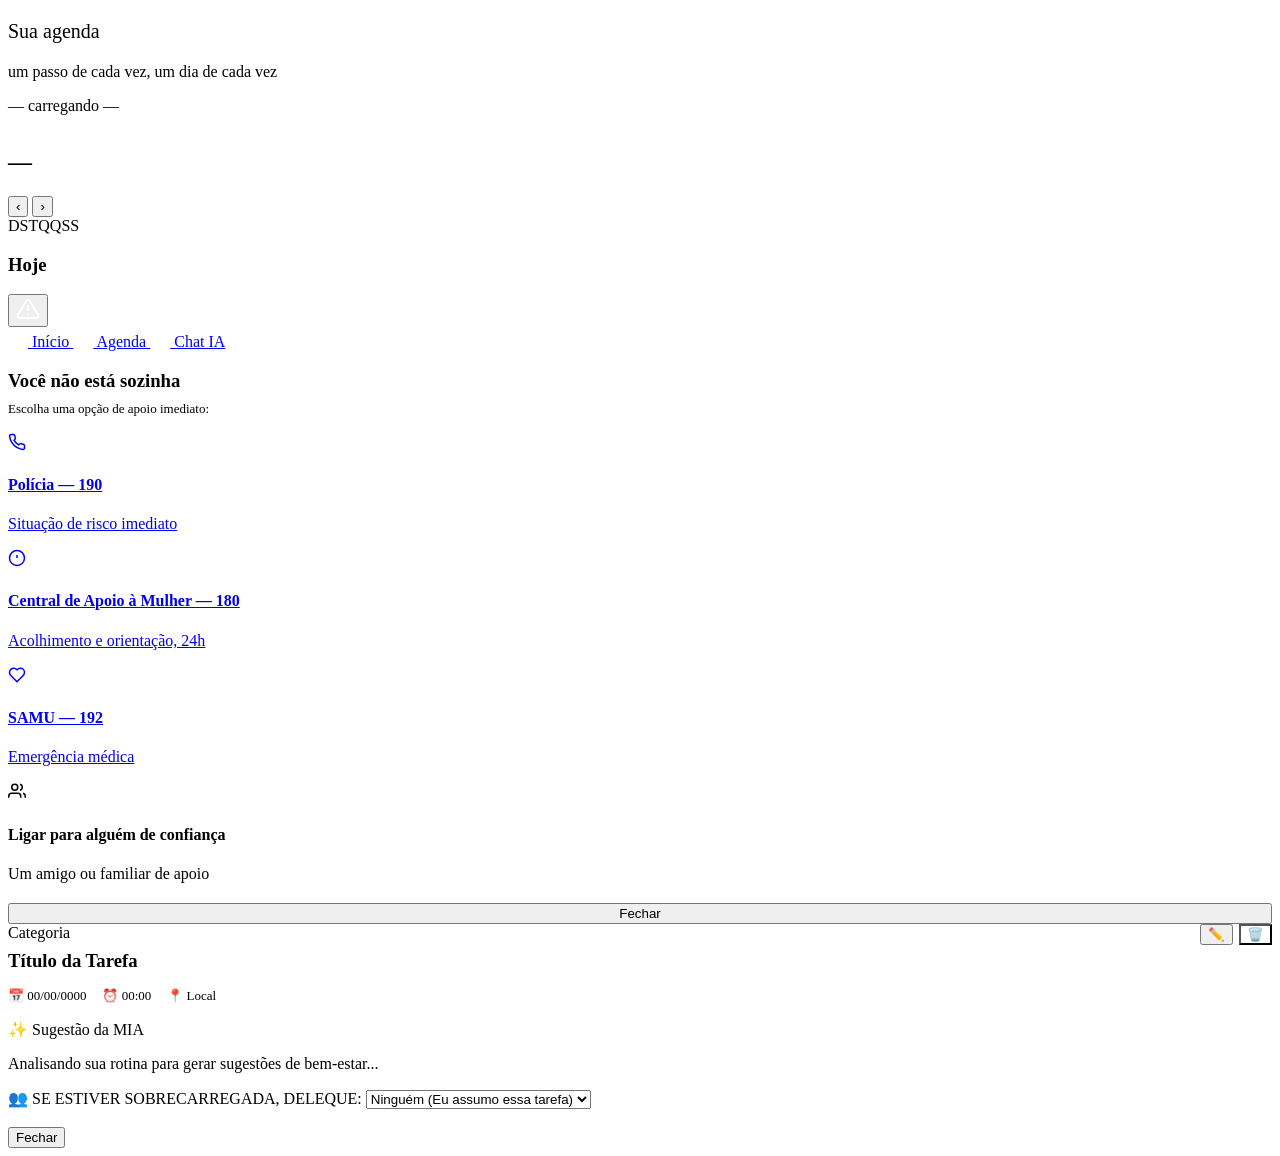
==== commit 31344bfa: "Mudei tarefas" ====
--- a/pages/agenda.html
+++ b/pages/agenda.html
@@ -4,54 +4,56 @@
 <meta charset="UTF-8">
 <meta name="viewport" content="width=device-width, initial-scale=1.0">
 <title>Colo — Agenda</title>
-
-<link rel="stylesheet" href="../css/style.css">
 <link rel="preconnect" href="https://fonts.googleapis.com">
-<link href="https://fonts.googleapis.com/css2?family=Fraunces:ital,opsz,wght@0,9..144,400;0,9..144,600;1,9..144,500;1,9..144,600&family=Plus+Jakarta+Sans:wght@400;500;600;700;800&family=IBM+Plex+Mono:wght@400;500&display=swap" rel="stylesheet">
+<link href="https://fonts.googleapis.com/css2?family=Fraunces:ital,opsz,wght=0,9..144,400;0,9..144,600;1,9..144,500;1,9..144,600&family=Plus+Jakarta+Sans:wght@400;500;600;700;800&family=IBM+Plex+Mono:wght@400;500&display=swap" rel="stylesheet">
+<link rel="stylesheet" href="css/style.css">
 </head>
-<body data-page="agenda">
+<body>
 
 <div class="device">
 
-  <div class="screen active" id="screen-agenda" style="height:850px; display:flex; flex-direction:column;">
-    <header class="top" style="padding-bottom:8px;">
-      <div class="header-row">
-        <div class="greeting-block">
-          <p class="greeting" style="font-size:20px;">Sua agenda</p>
-          <p class="affirmation">um passo de cada vez, um dia de cada vez</p>
-        </div>
+  <header class="top" style="padding-bottom:8px;">
+    <div class="header-row">
+      <div class="greeting-block">
+        <p class="greeting" style="font-size:20px;">Sua agenda</p>
+        <p class="affirmation">um passo de cada vez, um dia de cada vez</p>
       </div>
-    </header>
-    <main style="padding-top:6px;">
-      <div class="cal-head">
-        <h2 id="cal-month-label">—</h2>
-        <div class="cal-nav">
-          <button id="cal-prev" aria-label="Mês anterior">‹</button>
-          <button id="cal-next" aria-label="Próximo mês">›</button>
-        </div>
+    </div>
+    <div class="date-pill" id="today-pill">— carregando —</div>
+  </header>
+
+  <main style="padding-top:6px;">
+    <div class="cal-head">
+      <h2 id="cal-month-label">—</h2>
+      <div class="cal-nav">
+        <button id="cal-prev" aria-label="Mês anterior">‹</button>
+        <button id="cal-next" aria-label="Próximo mês">›</button>
       </div>
-      <div class="cal-grid">
-        <div class="cal-weekdays">
-          <span>D</span><span>S</span><span>T</span><span>Q</span><span>Q</span><span>S</span><span>S</span>
-        </div>
-        <div class="cal-days" id="cal-days"></div>
+    </div>
+
+    <div class="cal-grid">
+      <div class="cal-weekdays">
+        <span>D</span><span>S</span><span>T</span><span>Q</span><span>Q</span><span>S</span><span>S</span>
       </div>
-      <div class="day-detail">
-        <h3 id="day-detail-title">Hoje</h3>
-        <div class="task-list" id="day-detail-list"></div>
-      </div>
-    </main>
-    <button class="fab-emergency" id="btn-emergency-2" aria-label="Emergência">
-      <svg width="24" height="24" viewBox="0 0 24 24" fill="none" stroke="#fff" stroke-width="2" stroke-linecap="round" stroke-linejoin="round"><path d="M10.29 3.86L1.82 18a2 2 0 0 0 1.71 3h16.94a2 2 0 0 0 1.71-3L13.71 3.86a2 2 0 0 0-3.42 0z"/><line x1="12" y1="9" x2="12" y2="13"/><line x1="12" y1="17" x2="12.01" y2="17"/></svg>
-    </button>
-  </div>
+      <div class="cal-days" id="cal-days"></div>
+    </div>
+
+    <div class="day-detail">
+      <h3 id="day-detail-title">Hoje</h3>
+      <div class="task-list" id="day-detail-list"></div>
+    </div>
+  </main>
+
+  <button class="fab-emergency" aria-label="Emergência">
+    <svg width="24" height="24" viewBox="0 0 24 24" fill="none" stroke="#fff" stroke-width="2" stroke-linecap="round" stroke-linejoin="round"><path d="M10.29 3.86L1.82 18a2 2 0 0 0 1.71 3h16.94a2 2 0 0 0 1.71-3L13.71 3.86a2 2 0 0 0-3.42 0z"/><line x1="12" y1="9" x2="12" y2="13"/><line x1="12" y1="17" x2="12.01" y2="17"/></svg>
+  </button>
 
   <nav class="tabbar">
-    <a class="tab-btn" href="../index.html">
+    <a class="tab-btn" href="index.html">
       <svg width="20" height="20" viewBox="0 0 24 24" fill="none" stroke-width="2" stroke-linecap="round" stroke-linejoin="round"><path d="M3 11l9-8 9 8"/><path d="M5 10v10h14V10"/></svg>
       Início
     </a>
-    <a class="tab-btn active" href="agenda.html" aria-current="page">
+    <a class="tab-btn active" href="agenda.html">
       <svg width="20" height="20" viewBox="0 0 24 24" fill="none" stroke-width="2" stroke-linecap="round" stroke-linejoin="round"><rect x="3" y="4" width="18" height="18" rx="3"/><line x1="16" y1="2" x2="16" y2="6"/><line x1="8" y1="2" x2="8" y2="6"/><line x1="3" y1="10" x2="21" y2="10"/></svg>
       Agenda
     </a>
@@ -62,57 +64,107 @@
   </nav>
 
   <div class="overlay" id="overlay-emergency">
-    <div class="sheet sheet-emergency">
-      <p class="sheet-kicker">Apoio de emergência</p>
-      <h3>Quero avisar um contato de confiança?</h3>
-      <p class="sheet-copy" id="emg-intro">A MIA já deixou uma mensagem pronta com o contexto do compromisso, sua localização pessoal e o contato sugerido. Você só revisa e confirma o envio.</p>
+    <div class="sheet">
+      <h3>Você não está sozinha</h3>
+      <p style="margin-top:-10px; margin-bottom:16px; color:var(--ink-soft); font-size:13px;">Escolha uma opção de apoio imediato:</p>
+      <div class="emg-list">
+        <a class="emg-item" href="tel:190">
+          <div class="emg-ico">
+            <svg width="18" height="18" viewBox="0 0 24 24" fill="none" stroke="currentColor" stroke-width="2"><path d="M22 16.92v3a2 2 0 0 1-2.18 2 19.79 19.79 0 0 1-8.63-3.07 19.5 19.5 0 0 1-6-6 19.79 19.79 0 0 1-3.07-8.67A2 2 0 0 1 4.11 2h3a2 2 0 0 1 2 1.72c.12.9.33 1.77.62 2.61a2 2 0 0 1-.45 2.11L8.09 9.91a16 16 0 0 0 6 6l1.47-1.19a2 2 0 0 1 2.11-.45c.84.29 1.71.5 2.61.62A2 2 0 0 1 22 16.92z"/></svg>
+          </div>
+          <div><h4>Polícia — 190</h4><p>Situação de risco imediato</p></div>
+        </a>
+        <a class="emg-item" href="tel:180">
+          <div class="emg-ico">
+            <svg width="18" height="18" viewBox="0 0 24 24" fill="none" stroke="currentColor" stroke-width="2"><circle cx="12" cy="12" r="10"/><line x1="12" y1="8" x2="12" y2="12"/><line x1="12" y1="16" x2="12.01" y2="16"/></svg>
+          </div>
+          <div><h4>Central de Apoio à Mulher — 180</h4><p>Acolhimento e orientação, 24h</p></div>
+        </a>
+        <a class="emg-item" href="tel:192">
+          <div class="emg-ico">
+            <svg width="18" height="18" viewBox="0 0 24 24" fill="none" stroke="currentColor" stroke-width="2"><path d="M19 14c1.49-1.46 3-3.21 3-5.5A5.5 5.5 0 0 0 16.5 3c-1.76 0-3 .5-4.5 2-1.5-1.5-2.74-2-4.5-2A5.5 5.5 0 0 0 2 8.5c0 2.29 1.51 4.04 3 5.5l7 7z"/></svg>
+          </div>
+          <div><h4>SAMU — 192</h4><p>Emergência médica</p></div>
+        </a>
+        <div class="emg-item" style="cursor:pointer;" id="emg-contact">
+          <div class="emg-ico">
+            <svg width="18" height="18" viewBox="0 0 24 24" fill="none" stroke="currentColor" stroke-width="2"><path d="M17 21v-2a4 4 0 0 0-4-4H5a4 4 0 0 0-4 4v2"/><circle cx="9" cy="7" r="4"/><path d="M23 21v-2a4 4 0 0 0-3-3.87"/><path d="M16 3.13a4 4 0 0 1 0 7.75"/></svg>
+          </div>
+          <div><h4>Ligar para alguém de confiança</h4><p>Um amigo ou familiar de apoio</p></div>
+        </div>
+      </div>
+      <button class="btn-ghost" id="close-emergency" style="width:100%; margin-top:4px;">Fechar</button>
+    </div>
+  </div>
 
-      <div class="emg-context-card" id="emg-context-card">
-        <span class="emg-context-label">Compromisso sugerido</span>
-        <strong id="emg-task-title">Compromisso próximo</strong>
-        <p id="emg-task-meta">Horário e contexto serão preenchidos pela MIA.</p>
-        <span class="emg-contact-pill" id="emg-suggested-contact">Contato sugerido</span>
-      </div>
-
-      <div class="emg-inline-selects">
-        <div class="field field-compact">
-          <label for="emg-task-select">Outro compromisso</label>
-          <select id="emg-task-select"></select>
+  <div class="overlay" id="overlay-detail">
+    <div class="sheet" style="max-height: 85%; overflow-y: auto;">
+      <div style="display: flex; justify-content: space-between; align-items: flex-start; margin-bottom: 12px;">
+        <div>
+          <span id="detail-badge" class="badge">Categoria</span>
+          <h3 id="detail-title" style="margin-top: 8px; margin-bottom: 4px;">Título da Tarefa</h3>
         </div>
-        <div class="field field-compact">
-          <label for="emg-contact-select">Outro contato</label>
-          <select id="emg-contact-select"></select>
+        <div style="display: flex; gap: 6px;">
+          <button class="icon-btn-action" id="btn-edit-task" title="Editar tarefa">✏️</button>
+          <button class="icon-btn-action" id="btn-delete-task" title="Excluir tarefa" style="background: var(--alerta-tint); color: var(--alerta);">🗑️</button>
         </div>
       </div>
 
-      <div class="emg-step" id="emg-step-1">
-        <div class="emg-preview-box">
-          <label>Mensagem pronta para envio</label>
-          <div class="emg-message-preview" id="emg-message-preview"></div>
+      <div id="detail-view-mode">
+        <div style="display: flex; gap: 16px; margin-bottom: 16px; font-size: 13px; color: var(--ink-soft);">
+          <div>📅 <span id="detail-date">00/00/0000</span></div>
+          <div>⏰ <span id="detail-time">00:00</span></div>
+          <div id="detail-place-wrapper">📍 <span id="detail-place">Local</span></div>
         </div>
-        <div class="sheet-actions">
-          <button class="btn-ghost" id="close-emergency">Cancelar</button>
-          <button class="btn-primary" id="emg-open-confirm">Enviar mensagem</button>
+
+        <div class="ia-suggestion-card">
+          <div class="ia-title">✨ Sugestão da MIA</div>
+          <p id="detail-ia-text">Analisando sua rotina para gerar sugestões de bem-estar...</p>
+        </div>
+
+        <div class="field" style="margin-top: 16px;">
+          <label>👥 SE ESTIVER SOBRECARREGADA, DELEQUE:</label>
+          <select id="detail-delegate-select">
+            <option value="">Ninguém (Eu assumo essa tarefa)</option>
+            <option value="Rede de Apoio: Avó">Vovó (Cuidar das crianças/casa)</option>
+            <option value="Amiga de Confiança">Mariana (Amiga de Apoio)</option>
+            <option value="Vizinha Solidária">Dona Sônia (Vizinha)</option>
+            <option value="Banco de Voluntários">Voluntário do projeto Colo</option>
+          </select>
+          <p id="delegated-status-text" style="font-size: 11px; color: var(--trabalho); margin-top: 4px; font-weight: 600; display:none;"></p>
         </div>
       </div>
 
-      <p class="emg-footnote">A mensagem inclui o compromisso, o contexto e a localização pessoal. Nenhum número de emergência é exibido nesta tela.</p>
-    </div>
-  </div>
+      <div id="detail-edit-mode" style="display: none;">
+        <div class="field">
+          <label>Título da Tarefa</label>
+          <input type="text" id="edit-title">
+        </div>
+        <div class="field">
+          <label>Data</label>
+          <input type="date" id="edit-date">
+        </div>
+        <div class="field">
+          <label>Horário</label>
+          <input type="time" id="edit-time">
+        </div>
+        <div class="field">
+          <label>Local</label>
+          <input type="text" id="edit-place">
+        </div>
+      </div>
 
-  <div class="overlay" id="overlay-emergency-confirm">
-    <div class="sheet sheet-confirm">
-      <p class="sheet-kicker">Tem certeza?</p>
-      <h3>Enviar esta mensagem agora?</h3>
-      <p class="sheet-copy" id="emg-confirm-copy">Essa mensagem será enviada ao contato selecionado com o contexto do compromisso e a sua localização pessoal.</p>
-      <div class="sheet-actions">
-        <button class="btn-ghost" id="emg-cancel-confirm">Voltar</button>
-        <button class="btn-primary" id="emg-confirm-send">Sim, enviar</button>
+      <div class="sheet-actions" style="margin-top: 18px;">
+        <button class="btn-ghost" id="close-detail">Fechar</button>
+        <button class="btn-primary" id="save-detail-changes" style="display: none;">Salvar Alterações</button>
       </div>
     </div>
   </div>
 
 </div>
+
+<script src="js/data.js"></script>
+<script src="js/emergency.js"></script>
+<script src="js/agenda.js"></script>
 </body>
-<script src="../js/main.js"></script>
 </html>
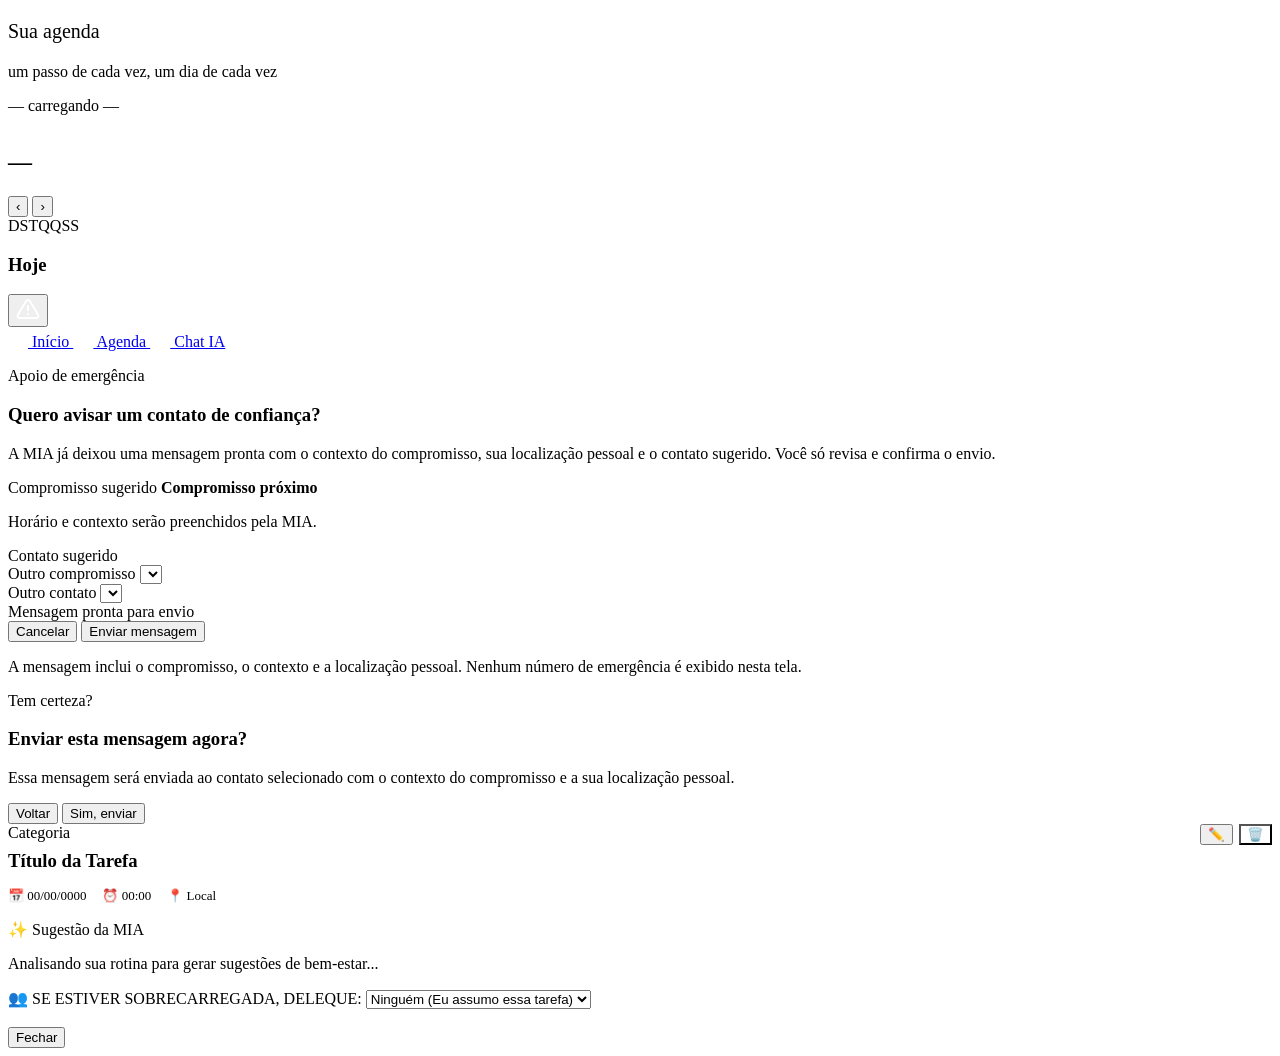
==== commit ad5b82db: "Merge remote-tracking branch 'origin/main' into ajustes-home" ====
--- a/pages/agenda.html
+++ b/pages/agenda.html
@@ -64,36 +64,53 @@
   </nav>
 
   <div class="overlay" id="overlay-emergency">
-    <div class="sheet">
-      <h3>Você não está sozinha</h3>
-      <p style="margin-top:-10px; margin-bottom:16px; color:var(--ink-soft); font-size:13px;">Escolha uma opção de apoio imediato:</p>
-      <div class="emg-list">
-        <a class="emg-item" href="tel:190">
-          <div class="emg-ico">
-            <svg width="18" height="18" viewBox="0 0 24 24" fill="none" stroke="currentColor" stroke-width="2"><path d="M22 16.92v3a2 2 0 0 1-2.18 2 19.79 19.79 0 0 1-8.63-3.07 19.5 19.5 0 0 1-6-6 19.79 19.79 0 0 1-3.07-8.67A2 2 0 0 1 4.11 2h3a2 2 0 0 1 2 1.72c.12.9.33 1.77.62 2.61a2 2 0 0 1-.45 2.11L8.09 9.91a16 16 0 0 0 6 6l1.47-1.19a2 2 0 0 1 2.11-.45c.84.29 1.71.5 2.61.62A2 2 0 0 1 22 16.92z"/></svg>
-          </div>
-          <div><h4>Polícia — 190</h4><p>Situação de risco imediato</p></div>
-        </a>
-        <a class="emg-item" href="tel:180">
-          <div class="emg-ico">
-            <svg width="18" height="18" viewBox="0 0 24 24" fill="none" stroke="currentColor" stroke-width="2"><circle cx="12" cy="12" r="10"/><line x1="12" y1="8" x2="12" y2="12"/><line x1="12" y1="16" x2="12.01" y2="16"/></svg>
-          </div>
-          <div><h4>Central de Apoio à Mulher — 180</h4><p>Acolhimento e orientação, 24h</p></div>
-        </a>
-        <a class="emg-item" href="tel:192">
-          <div class="emg-ico">
-            <svg width="18" height="18" viewBox="0 0 24 24" fill="none" stroke="currentColor" stroke-width="2"><path d="M19 14c1.49-1.46 3-3.21 3-5.5A5.5 5.5 0 0 0 16.5 3c-1.76 0-3 .5-4.5 2-1.5-1.5-2.74-2-4.5-2A5.5 5.5 0 0 0 2 8.5c0 2.29 1.51 4.04 3 5.5l7 7z"/></svg>
-          </div>
-          <div><h4>SAMU — 192</h4><p>Emergência médica</p></div>
-        </a>
-        <div class="emg-item" style="cursor:pointer;" id="emg-contact">
-          <div class="emg-ico">
-            <svg width="18" height="18" viewBox="0 0 24 24" fill="none" stroke="currentColor" stroke-width="2"><path d="M17 21v-2a4 4 0 0 0-4-4H5a4 4 0 0 0-4 4v2"/><circle cx="9" cy="7" r="4"/><path d="M23 21v-2a4 4 0 0 0-3-3.87"/><path d="M16 3.13a4 4 0 0 1 0 7.75"/></svg>
-          </div>
-          <div><h4>Ligar para alguém de confiança</h4><p>Um amigo ou familiar de apoio</p></div>
+    <div class="sheet sheet-emergency">
+      <p class="sheet-kicker">Apoio de emergência</p>
+      <h3>Quero avisar um contato de confiança?</h3>
+      <p class="sheet-copy" id="emg-intro">A MIA já deixou uma mensagem pronta com o contexto do compromisso, sua localização pessoal e o contato sugerido. Você só revisa e confirma o envio.</p>
+
+      <div class="emg-context-card" id="emg-context-card">
+        <span class="emg-context-label">Compromisso sugerido</span>
+        <strong id="emg-task-title">Compromisso próximo</strong>
+        <p id="emg-task-meta">Horário e contexto serão preenchidos pela MIA.</p>
+        <span class="emg-contact-pill" id="emg-suggested-contact">Contato sugerido</span>
+      </div>
+
+      <div class="emg-inline-selects">
+        <div class="field field-compact">
+          <label for="emg-task-select">Outro compromisso</label>
+          <select id="emg-task-select"></select>
+        </div>
+        <div class="field field-compact">
+          <label for="emg-contact-select">Outro contato</label>
+          <select id="emg-contact-select"></select>
         </div>
       </div>
-      <button class="btn-ghost" id="close-emergency" style="width:100%; margin-top:4px;">Fechar</button>
+
+      <div class="emg-step" id="emg-step-1">
+        <div class="emg-preview-box">
+          <label>Mensagem pronta para envio</label>
+          <div class="emg-message-preview" id="emg-message-preview"></div>
+        </div>
+        <div class="sheet-actions">
+          <button class="btn-ghost" id="close-emergency">Cancelar</button>
+          <button class="btn-primary" id="emg-open-confirm">Enviar mensagem</button>
+        </div>
+      </div>
+
+      <p class="emg-footnote">A mensagem inclui o compromisso, o contexto e a localização pessoal. Nenhum número de emergência é exibido nesta tela.</p>
+    </div>
+  </div>
+
+  <div class="overlay" id="overlay-emergency-confirm">
+    <div class="sheet sheet-confirm">
+      <p class="sheet-kicker">Tem certeza?</p>
+      <h3>Enviar esta mensagem agora?</h3>
+      <p class="sheet-copy" id="emg-confirm-copy">Essa mensagem será enviada ao contato selecionado com o contexto do compromisso e a sua localização pessoal.</p>
+      <div class="sheet-actions">
+        <button class="btn-ghost" id="emg-cancel-confirm">Voltar</button>
+        <button class="btn-primary" id="emg-confirm-send">Sim, enviar</button>
+      </div>
     </div>
   </div>
 
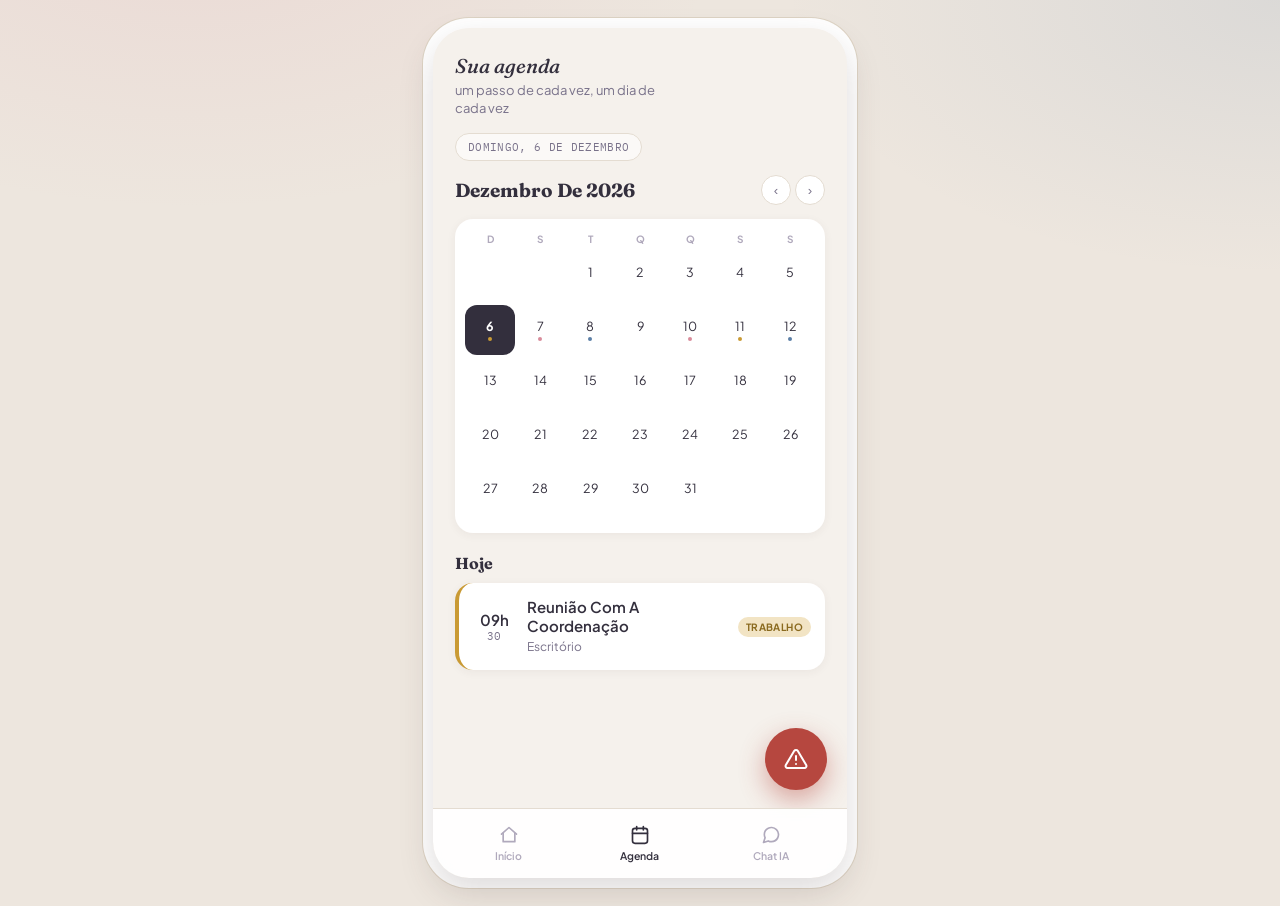
==== commit da2c2389: "fix rotas e links e chamadas de funcoes" ====
--- a/pages/agenda.html
+++ b/pages/agenda.html
@@ -6,7 +6,7 @@
 <title>Colo — Agenda</title>
 <link rel="preconnect" href="https://fonts.googleapis.com">
 <link href="https://fonts.googleapis.com/css2?family=Fraunces:ital,opsz,wght=0,9..144,400;0,9..144,600;1,9..144,500;1,9..144,600&family=Plus+Jakarta+Sans:wght@400;500;600;700;800&family=IBM+Plex+Mono:wght@400;500&display=swap" rel="stylesheet">
-<link rel="stylesheet" href="css/style.css">
+<link rel="stylesheet" href="../css/style.css">
 </head>
 <body>
 
@@ -49,7 +49,7 @@
   </button>
 
   <nav class="tabbar">
-    <a class="tab-btn" href="index.html">
+    <a class="tab-btn" href="../index.html">
       <svg width="20" height="20" viewBox="0 0 24 24" fill="none" stroke-width="2" stroke-linecap="round" stroke-linejoin="round"><path d="M3 11l9-8 9 8"/><path d="M5 10v10h14V10"/></svg>
       Início
     </a>
@@ -180,8 +180,6 @@
 
 </div>
 
-<script src="js/data.js"></script>
-<script src="js/emergency.js"></script>
-<script src="js/agenda.js"></script>
+<script src="../js/main.js"></script>
 </body>
 </html>
--- a/css/style.css
+++ b/css/style.css
@@ -0,0 +1,856 @@
+:root{
+  --bg-canvas:#F5F1EC;
+  --bg-ambient:#EDE6DE;
+  --bg-card:#FFFFFF;
+  --ink:#332F3D;
+  --ink-soft:#79728A;
+  --ink-faint:#B0A9BC;
+  --hairline:#E4DCD1;
+
+  --eu:#5C7FA6;
+  --eu-tint:#DEE7F0;
+  --eu-tint2:#EEF3F8;
+
+  --familia:#D98C9B;
+  --familia-tint:#F6E1E6;
+  --familia-tint2:#FBEFF2;
+
+  --trabalho:#C99A34;
+  --trabalho-tint:#F2E4C4;
+  --trabalho-tint2:#F8F0DC;
+
+  --alerta:#B6473F;
+  --alerta-tint:#F2DAD7;
+
+  --radius-lg:28px;
+  --radius-md:18px;
+  --radius-sm:12px;
+
+  --shadow-soft:0 8px 24px rgba(74,58,58,0.08);
+  --shadow-card:0 2px 10px rgba(74,58,58,0.06);
+  --shadow-pop:0 14px 34px rgba(74,58,58,0.18);
+}
+
+*{box-sizing:border-box;}
+html,body{margin:0;padding:0;}
+
+@media (prefers-reduced-motion: reduce){
+  *{animation-duration:0.001ms !important; animation-iteration-count:1 !important; transition-duration:0.001ms !important;}
+}
+
+body{
+  font-family:'Plus Jakarta Sans', sans-serif;
+  background:
+    radial-gradient(900px 500px at 15% -10%, rgba(217,140,155,0.14), transparent 60%),
+    radial-gradient(900px 500px at 100% 0%, rgba(92,127,166,0.12), transparent 55%),
+    var(--bg-ambient);
+  min-height:100vh;
+  display:flex;
+  align-items:flex-start;
+  justify-content:center;
+  padding:28px 16px;
+  color:var(--ink);
+}
+
+.device{
+  width:100%;
+  max-width:414px;
+  background:var(--bg-canvas);
+  border-radius:36px;
+  box-shadow:var(--shadow-pop), 0 0 0 10px #fff, 0 0 0 11px #ddd3c4;
+  overflow:hidden;
+  position:relative;
+  height:850px;
+  display:flex;
+  flex-direction:column;
+}
+
+/* ---------- HEADER ---------- */
+header.top{
+  position:relative;
+  padding:26px 22px 20px;
+  overflow:hidden;
+  flex-shrink:0;
+}
+
+.hug-arcs{
+  position:absolute;
+  top:-70px; right:-60px;
+  width:230px; height:230px;
+  pointer-events:none;
+  z-index:0;
+}
+.hug-arcs svg{width:100%;height:100%; animation:breathe 7s ease-in-out infinite;}
+@keyframes breathe{
+  0%,100%{ transform:scale(1) rotate(0deg); }
+  50%{ transform:scale(1.04) rotate(2deg); }
+}
+
+.header-row{
+  position:relative;
+  z-index:1;
+  display:flex;
+  align-items:center;
+  gap:14px;
+}
+
+.avatar-wrap{
+  position:relative;
+  width:64px; height:64px;
+  flex-shrink:0;
+}
+.avatar-ring{
+  position:absolute; inset:-4px;
+  border-radius:50%;
+  background:conic-gradient(var(--eu), var(--familia), var(--trabalho), var(--eu));
+  opacity:0.9;
+}
+.avatar{
+  position:absolute; inset:0;
+  border-radius:50%;
+  background:var(--bg-card);
+  display:flex; align-items:center; justify-content:center;
+  font-family:'Fraunces', serif;
+  font-size:24px;
+  font-weight:600;
+  color:var(--ink);
+  overflow:hidden;
+  border:3px solid var(--bg-canvas);
+}
+
+.greeting-block{ flex:1; min-width:0; }
+.greeting{
+  font-family:'Fraunces', serif;
+  font-style:italic;
+  font-weight:500;
+  font-size:22px;
+  line-height:1.15;
+  margin:0 0 4px;
+  color:var(--ink);
+}
+.affirmation{
+  margin:0;
+  font-size:13px;
+  line-height:1.4;
+  color:var(--ink-soft);
+  max-width:230px;
+}
+
+.date-pill{
+  position:relative;
+  z-index:1;
+  margin-top:16px;
+  display:inline-flex;
+  align-items:center;
+  gap:6px;
+  font-family:'IBM Plex Mono', monospace;
+  font-size:11px;
+  letter-spacing:0.03em;
+  text-transform:uppercase;
+  color:var(--ink-soft);
+  background:rgba(255,255,255,0.6);
+  padding:6px 12px;
+  border-radius:20px;
+  border:1px solid var(--hairline);
+}
+
+/* ---------- MAIN ---------- */
+main{
+  flex:1;
+  overflow-y:auto;
+  padding:4px 22px 130px;
+  position:relative;
+}
+main::-webkit-scrollbar{width:0;}
+
+.search-bar{
+  display:flex;
+  align-items:center;
+  gap:10px;
+  background:var(--bg-card);
+  border:1px solid var(--hairline);
+  border-radius:20px;
+  padding:12px 14px;
+  box-shadow:var(--shadow-card);
+  margin-bottom:22px;
+}
+.search-bar input{
+  flex:1;
+  border:none;
+  outline:none;
+  background:transparent;
+  font-family:'Plus Jakarta Sans', sans-serif;
+  font-size:14px;
+  color:var(--ink);
+}
+.search-bar input::placeholder{color:var(--ink-faint);}
+.icon-btn{
+  border:none;
+  background:transparent;
+  cursor:pointer;
+  display:flex;
+  align-items:center;
+  justify-content:center;
+  color:var(--ink-soft);
+  padding:4px;
+  border-radius:50%;
+  transition:background .15s ease, color .15s ease, transform .15s ease;
+}
+.icon-btn:hover{ background:var(--eu-tint2); color:var(--eu); }
+.icon-btn:active{ transform:scale(0.92); }
+.icon-btn.mic-active{ color:var(--familia); background:var(--familia-tint2); }
+.send-btn{
+  width:34px;height:34px;
+  border-radius:50%;
+  background:var(--ink);
+  color:#fff;
+  border:none;
+  display:flex;align-items:center;justify-content:center;
+  cursor:pointer;
+  flex-shrink:0;
+  transition:transform .15s ease, background .15s ease;
+}
+.send-btn:hover{background:#4a4458;}
+.send-btn:active{transform:scale(0.9);}
+
+.section-title{
+  display:block;
+  margin-bottom:12px;
+}
+.section-title-main{
+  display:flex;
+  flex-direction:column;
+  gap:6px;
+}
+.section-title-row{
+  display:flex;
+  align-items:center;
+  gap:8px;
+}
+.section-title h2{
+  font-family:'Fraunces', serif;
+  font-weight:600;
+  font-size:18px;
+  margin:0;
+}
+.section-title span{
+  font-size:12px;
+  color:var(--ink-faint);
+  font-family:'IBM Plex Mono', monospace;
+}
+.mini-add-btn{
+  width:24px;
+  height:24px;
+  border-radius:50%;
+  border:1px solid var(--hairline);
+  background:#fff;
+  color:var(--ink);
+  display:inline-flex;
+  align-items:center;
+  justify-content:center;
+  font-size:16px;
+  line-height:1;
+  font-weight:700;
+  padding:0;
+  cursor:pointer;
+  flex-shrink:0;
+  transition:transform .15s ease, border-color .15s ease, background .15s ease;
+}
+.mini-add-btn:hover{ border-color:var(--eu); background:var(--eu-tint2); }
+.mini-add-btn:active{ transform:scale(0.94); }
+
+.legend{
+  display:flex; gap:14px; margin-bottom:16px; flex-wrap:wrap;
+}
+.legend-item{
+  display:flex; align-items:center; gap:6px;
+  font-size:11.5px; color:var(--ink-soft);
+}
+.dot{ width:8px; height:8px; border-radius:50%; flex-shrink:0; }
+.dot.eu{background:var(--eu);}
+.dot.familia{background:var(--familia);}
+.dot.trabalho{background:var(--trabalho);}
+
+.task-list{ display:flex; flex-direction:column; gap:10px; }
+.task-card{
+  background:var(--bg-card);
+  border-radius:var(--radius-md);
+  padding:14px 14px;
+  display:flex;
+  align-items:center;
+  gap:12px;
+  box-shadow:var(--shadow-card);
+  border-left:4px solid transparent;
+  animation:riseIn .4s ease both;
+}
+@keyframes riseIn{ from{opacity:0; transform:translateY(6px);} to{opacity:1; transform:translateY(0);} }
+.task-card.eu{ border-left-color:var(--eu); }
+.task-card.familia{ border-left-color:var(--familia); }
+.task-card.trabalho{ border-left-color:var(--trabalho); }
+
+.task-time{
+  font-family:'IBM Plex Mono', monospace;
+  font-size:11px;
+  color:var(--ink-soft);
+  display:flex;
+  flex-direction:column;
+  align-items:center;
+  min-width:42px;
+}
+.task-time .day{ font-size:15px; font-weight:600; color:var(--ink); font-family:'Plus Jakarta Sans'; }
+
+.task-info{ flex:1; min-width:0; }
+.task-info h3{ margin:0 0 2px; font-size:14.5px; font-weight:700; }
+.task-info p{ margin:0; font-size:12px; color:var(--ink-soft); }
+
+.badge{
+  font-size:10px;
+  font-weight:700;
+  text-transform:uppercase;
+  letter-spacing:0.04em;
+  padding:4px 8px;
+  border-radius:20px;
+  flex-shrink:0;
+}
+.badge.eu{ background:var(--eu-tint); color:var(--eu); }
+.badge.familia{ background:var(--familia-tint); color:#a85465; }
+.badge.trabalho{ background:var(--trabalho-tint); color:#8a6a1f; }
+
+.ver-mais{
+  width:100%;
+  margin-top:14px;
+  padding:12px;
+  border-radius:16px;
+  border:1.5px dashed var(--hairline);
+  background:transparent;
+  color:var(--ink-soft);
+  font-family:'Plus Jakarta Sans';
+  font-weight:600;
+  font-size:13px;
+  cursor:pointer;
+  transition:all .15s ease;
+}
+.ver-mais:hover{ border-color:var(--eu); color:var(--eu); background:var(--eu-tint2); }
+
+.hidden-task{ display:none; }
+.hidden-task.show{ display:flex; }
+
+/* ---------- FAB + EMERGENCY ---------- */
+.fab-add{
+  position:absolute;
+  right:20px;
+  bottom:158px;
+  width:56px; height:56px;
+  border-radius:50%;
+  border:none;
+  background:linear-gradient(145deg, var(--ink), #4a4458);
+  color:#fff;
+  font-size:26px;
+  display:flex; align-items:center; justify-content:center;
+  box-shadow:0 10px 24px rgba(51,47,61,0.35);
+  cursor:pointer;
+  z-index:20;
+  transition:transform .18s ease, box-shadow .18s ease;
+}
+.fab-add:hover{ transform:translateY(-2px) scale(1.04); }
+.fab-add:active{ transform:scale(0.94); }
+
+.fab-emergency{
+  position:absolute;
+  right:20px;
+  bottom:88px;
+  width:62px; height:62px;
+  border-radius:50%;
+  border:none;
+  background:var(--alerta);
+  color:#fff;
+  display:flex; align-items:center; justify-content:center;
+  box-shadow:0 10px 26px rgba(182,71,63,0.45);
+  cursor:pointer;
+  z-index:20;
+}
+
+/* ---------- MODALS ---------- */
+.overlay{
+  position:absolute; inset:0;
+  background:rgba(51,47,61,0.45);
+  backdrop-filter:blur(2px);
+  display:none;
+  align-items:flex-end;
+  justify-content:center;
+  z-index:60;
+}
+.overlay.open{ display:flex; }
+.sheet{
+  width:100%;
+  background:var(--bg-canvas);
+  border-radius:26px 26px 0 0;
+  padding:22px 22px 26px;
+  animation:slideUp .28s ease both;
+}
+@keyframes slideUp{ from{ transform:translateY(30px); opacity:0;} to{ transform:translateY(0); opacity:1;} }
+.sheet h3{ font-family:'Fraunces', serif; font-size:20px; margin:0 0 16px; }
+.sheet-kicker{
+  margin:0 0 6px;
+  font-size:11px;
+  font-weight:800;
+  letter-spacing:0.08em;
+  text-transform:uppercase;
+  color:var(--alerta);
+}
+.sheet-copy{
+  margin:-6px 0 16px;
+  color:var(--ink-soft);
+  font-size:13px;
+  line-height:1.45;
+}
+.field{ margin-bottom:14px; }
+.field label{ display:block; font-size:12px; color:var(--ink-soft); margin-bottom:6px; font-weight:600; }
+.field input, .field select{
+  width:100%;
+  padding:11px 12px;
+  border-radius:12px;
+  border:1px solid var(--hairline);
+  background:#fff;
+  font-family:'Plus Jakarta Sans';
+  font-size:14px;
+  color:var(--ink);
+  outline:none;
+}
+.field input:focus, .field select:focus{ border-color:var(--eu); }
+.cat-choice{ display:flex; gap:8px; }
+.cat-opt{
+  flex:1;
+  text-align:center;
+  padding:10px 6px;
+  border-radius:12px;
+  border:1.5px solid var(--hairline);
+  font-size:12px;
+  font-weight:700;
+  cursor:pointer;
+  color:var(--ink-soft);
+}
+.cat-opt[data-cat="eu"].active{ background:var(--eu-tint); border-color:var(--eu); color:var(--eu); }
+.cat-opt[data-cat="familia"].active{ background:var(--familia-tint); border-color:var(--familia); color:#a85465; }
+.cat-opt[data-cat="trabalho"].active{ background:var(--trabalho-tint); border-color:var(--trabalho); color:#8a6a1f; }
+.sheet-actions{ display:flex; gap:10px; margin-top:6px; }
+.btn-primary, .btn-ghost{
+  flex:1; padding:13px; border-radius:14px; border:none; font-weight:700; font-size:14px; cursor:pointer;
+}
+.btn-primary{ background:var(--ink); color:#fff; }
+.btn-ghost{ background:transparent; color:var(--ink-soft); border:1.5px solid var(--hairline); }
+
+.sheet-emergency .emg-context-card,
+.sheet-emergency .emg-preview-box{
+  background:#fff;
+  border:1px solid var(--hairline);
+  border-radius:18px;
+  padding:14px 14px 12px;
+}
+.sheet-confirm{ max-width:100%; }
+.emg-inline-selects{
+  display:grid;
+  grid-template-columns:1fr 1fr;
+  gap:10px;
+  margin-bottom:14px;
+}
+.field-compact{ margin-bottom:0; }
+.field-compact label{ font-size:11px; }
+.field-compact select{
+  width:100%;
+  padding:10px 11px;
+  border-radius:12px;
+  border:1px solid var(--hairline);
+  background:#fff;
+  font-family:'Plus Jakarta Sans';
+  font-size:13px;
+  color:var(--ink);
+  outline:none;
+}
+.field-compact select:focus{ border-color:var(--alerta); }
+.emg-context-card{ margin-bottom:14px; }
+.emg-context-label{
+  display:inline-flex;
+  margin-bottom:8px;
+  font-size:11px;
+  font-weight:700;
+  letter-spacing:0.04em;
+  text-transform:uppercase;
+  color:var(--alerta);
+}
+.emg-context-card strong,
+.emg-preview-box label{
+  display:block;
+  font-size:14px;
+  font-weight:800;
+  color:var(--ink);
+}
+.emg-context-card p{
+  margin:6px 0 10px;
+  font-size:13px;
+  color:var(--ink-soft);
+  line-height:1.45;
+}
+.emg-contact-pill{
+  display:inline-flex;
+  align-items:center;
+  padding:6px 10px;
+  border-radius:999px;
+  background:var(--alerta-tint);
+  color:var(--alerta);
+  font-size:11px;
+  font-weight:800;
+}
+.emg-step[hidden]{ display:none; }
+.emg-preview-box label{ margin-bottom:10px; }
+.emg-message-preview{
+  white-space:pre-wrap;
+  font-size:13px;
+  line-height:1.55;
+  color:var(--ink);
+  background:var(--bg-canvas);
+  border-radius:14px;
+  padding:12px;
+  min-height:132px;
+  border:1px dashed var(--hairline);
+}
+.emg-double-check{
+  display:flex;
+  gap:10px;
+  align-items:flex-start;
+  padding:12px 2px 4px;
+  color:var(--ink-soft);
+  font-size:12px;
+  line-height:1.45;
+}
+.emg-double-check input{
+  margin-top:2px;
+  width:16px;
+  height:16px;
+  accent-color:var(--alerta);
+  flex-shrink:0;
+}
+.emg-footnote{
+  margin:14px 0 0;
+  font-size:11.5px;
+  line-height:1.45;
+  color:var(--ink-soft);
+}
+
+.emg-list{ display:flex; flex-direction:column; gap:10px; margin-bottom:6px; }
+.emg-item{
+  display:flex; align-items:center; gap:12px;
+  background:#fff; border-radius:14px; padding:12px 14px;
+  border:1px solid var(--hairline);
+  text-decoration:none; color:var(--ink);
+}
+.emg-item .emg-ico{
+  width:38px; height:38px; border-radius:50%;
+  display:flex; align-items:center; justify-content:center;
+  background:var(--alerta-tint); color:var(--alerta); flex-shrink:0;
+}
+.emg-item h4{ margin:0; font-size:14px; }
+.emg-item p{ margin:0; font-size:11.5px; color:var(--ink-soft); }
+
+/* ---------- AGENDA (calendar) ---------- */
+.cal-head{ display:flex; align-items:center; justify-content:space-between; margin-bottom:14px; }
+.cal-head h2{ font-family:'Fraunces', serif; font-size:19px; margin:0; text-transform:capitalize; }
+.cal-nav{ display:flex; gap:4px; }
+.cal-nav button{
+  width:30px;height:30px; border-radius:50%; border:1px solid var(--hairline);
+  background:#fff; cursor:pointer; display:flex; align-items:center; justify-content:center; color:var(--ink-soft);
+}
+.cal-grid{
+  background:var(--bg-card);
+  border-radius:var(--radius-md);
+  padding:14px 10px 16px;
+  box-shadow:var(--shadow-card);
+  margin-bottom:20px;
+}
+.cal-weekdays{ display:grid; grid-template-columns:repeat(7,1fr); margin-bottom:6px; }
+.cal-weekdays span{ text-align:center; font-size:10px; color:var(--ink-faint); font-weight:700; }
+.cal-days{ display:grid; grid-template-columns:repeat(7,1fr); row-gap:4px; }
+.cal-day{
+  aspect-ratio:1;
+  display:flex; flex-direction:column; align-items:center; justify-content:center;
+  border-radius:12px; cursor:pointer; position:relative; gap:3px;
+  font-size:12.5px; color:var(--ink);
+}
+.cal-day.empty{ visibility:hidden; }
+.cal-day:hover{ background:var(--bg-ambient); }
+.cal-day.today{ background:var(--ink); color:#fff; font-weight:700; }
+.cal-day.has-tasks{ font-weight:700; }
+.cal-day.selected:not(.today){ border:1.5px solid var(--eu); }
+.cal-dots{ display:flex; flex-wrap:wrap; justify-content:center; align-content:flex-start; gap:2px; max-width:32px; min-height:5px; }
+.cal-dots span{ width:4px; height:4px; border-radius:50%; flex-shrink:0; }
+
+.day-detail h3{ font-family:'Fraunces', serif; font-size:16px; margin:0 0 10px; text-transform:capitalize; }
+
+/* ---------- CHAT ---------- */
+.chat-screen{ display:flex; flex-direction:column; height:100%; }
+.chat-header{
+  padding:18px 22px 12px; flex-shrink:0;
+  display:flex; align-items:center; gap:10px;
+}
+.mia-avatar{
+  width:38px;height:38px;border-radius:50%;
+  background:linear-gradient(135deg, var(--eu), var(--familia));
+  display:flex; align-items:center; justify-content:center; color:#fff; font-family:'Fraunces'; font-weight:600;
+}
+.chat-header h2{ font-size:15px; margin:0; }
+.chat-header p{ font-size:11px; margin:0; color:var(--ink-soft); }
+.status-dot{ width:7px;height:7px;border-radius:50%; background:#5FAE7A; display:inline-block; margin-right:4px; }
+
+.chat-body{
+  flex:1; overflow-y:auto; padding:6px 22px; display:flex; flex-direction:column; gap:10px;
+}
+.msg{
+  max-width:78%;
+  padding:11px 14px;
+  border-radius:16px;
+  font-size:13.5px;
+  line-height:1.45;
+  animation:riseIn .3s ease both;
+}
+.msg.mia{
+  background:#fff; color:var(--ink);
+  border-bottom-left-radius:4px;
+  align-self:flex-start;
+  box-shadow:var(--shadow-card);
+}
+.msg.user{
+  background:var(--ink); color:#fff;
+  border-bottom-right-radius:4px;
+  align-self:flex-end;
+}
+.typing{
+  align-self:flex-start;
+  background:#fff; padding:12px 16px; border-radius:16px; border-bottom-left-radius:4px;
+  display:flex; gap:4px; box-shadow:var(--shadow-card);
+}
+.typing span{ width:6px;height:6px;border-radius:50%; background:var(--ink-faint); animation:blink 1.2s infinite; }
+.typing span:nth-child(2){ animation-delay:0.2s; }
+.typing span:nth-child(3){ animation-delay:0.4s; }
+@keyframes blink{ 0%,80%,100%{opacity:0.3;} 40%{opacity:1;} }
+
+.chat-input-bar{
+  flex-shrink:0;
+  padding:12px 22px 14px;
+  display:flex; align-items:center; gap:8px;
+  background:var(--bg-canvas);
+}
+.chat-input-bar .search-bar{ margin-bottom:0; flex:1; }
+
+/* ---------- TAB BAR ---------- */
+.tabbar{
+  position:absolute; left:0; right:0; bottom:0;
+  background:rgba(255,255,255,0.92);
+  backdrop-filter:blur(10px);
+  border-top:1px solid var(--hairline);
+  display:flex;
+  padding:10px 10px calc(10px + env(safe-area-inset-bottom));
+  z-index:30;
+}
+.tab-btn{
+  flex:1;
+  background:none; border:none; cursor:pointer;
+  display:flex; flex-direction:column; align-items:center; gap:4px;
+  color:var(--ink-faint);
+  font-size:10.5px;
+  font-weight:600;
+  padding:6px 0;
+  transition:color .15s ease;
+  text-decoration:none;
+}
+.tab-btn.active{ color:var(--ink); }
+.tab-btn.active svg{ stroke:var(--ink); }
+.tab-btn svg{ stroke:var(--ink-faint); transition:stroke .15s ease; }
+
+::-webkit-scrollbar{ width:5px; }
+::-webkit-scrollbar-thumb{ background:var(--hairline); border-radius:10px; }
+
+/* ---------- COMPONENTES DO NOVO MODAL DE TAREFAS DETALHADO ---------- */
+.icon-btn-action {
+  background: var(--bg-ambient);
+  border: none;
+  font-size: 16px;
+  width: 36px;
+  height: 36px;
+  border-radius: 50%;
+  cursor: pointer;
+  display: flex;
+  align-items: center;
+  justify-content: center;
+  transition: transform 0.1s ease, background 0.15s ease;
+}
+.icon-btn-action:hover {
+  transform: scale(1.05);
+  background: var(--hairline);
+}
+.icon-btn-action:active {
+  transform: scale(0.95);
+}
+
+.ia-suggestion-card {
+  background: linear-gradient(135deg, #fdfbf7, var(--trabalho-tint2));
+  border-radius: var(--radius-sm);
+  padding: 12px 14px;
+  border: 1px dashed var(--trabalho);
+  margin-top: 14px;
+  box-shadow: var(--shadow-card);
+}
+.ia-suggestion-card .ia-title {
+  font-family: 'Fraunces', serif;
+  font-weight: 700;
+  font-size: 13.5px;
+  color: #8a6a1f;
+  margin-bottom: 4px;
+}
+.ia-suggestion-card p {
+  margin: 0;
+  font-size: 12.5px;
+  line-height: 1.4;
+  color: var(--ink);
+}
+/* ============================================================================
+   ESTILOS ADICIONAIS: CARTÃO DE TAREFA EXPANDIDO (AGENDA)
+   ============================================================================ */
+
+.task-card-expanded {
+  background: var(--bg-card);
+  border-radius: var(--radius-md);
+  padding: 16px;
+  display: flex;
+  flex-direction: column;
+  gap: 12px;
+  box-shadow: var(--shadow-card);
+  border-left: 4px solid transparent;
+  animation: riseIn .4s ease both;
+  margin-bottom: 14px;
+}
+
+/* Cores dinâmicas na borda esquerda baseadas nas categorias */
+.task-card-expanded.eu { border-left-color: var(--eu); }
+.task-card-expanded.familia { border-left-color: var(--familia); }
+.task-card-expanded.trabalho { border-left-color: var(--trabalho); }
+
+.task-main-info {
+  display: flex;
+  align-items: flex-start;
+  gap: 12px;
+}
+
+.task-info h3 {
+  margin: 0 0 4px 0;
+  font-size: 15px;
+  color: var(--ink);
+  font-family: 'Plus Jakarta Sans', sans-serif;
+  font-weight: 600;
+}
+
+.task-info p {
+  margin: 2px 0;
+  font-size: 12px;
+  color: var(--ink-soft);
+}
+
+/* Tag de exibição de quem foi delegado */
+.delegated-tag {
+  display: inline-block;
+  margin-top: 6px;
+  font-size: 12px;
+  background: var(--bg-ambient);
+  padding: 4px 8px;
+  border-radius: 8px;
+  color: var(--ink);
+}
+
+/* Caixa com gradiente suave simulando o acolhimento da IA */
+.task-ia-block {
+  background: linear-gradient(135deg, var(--eu-tint2), var(--familia-tint2));
+  border-radius: var(--radius-sm);
+  padding: 10px 12px;
+  border: 1px dashed var(--familia);
+}
+
+.ia-text {
+  margin: 0;
+  font-size: 12px;
+  line-height: 1.4;
+  color: var(--ink);
+  font-style: italic;
+}
+
+/* Linha de Delegação de tarefas */
+.task-delegate-row {
+  display: flex;
+  gap: 8px;
+  align-items: center;
+}
+
+.task-delegate-row input {
+  flex: 1;
+  padding: 8px 12px;
+  border-radius: 10px;
+  border: 1px solid var(--hairline);
+  font-size: 12px;
+  background: var(--bg-canvas);
+  color: var(--ink);
+  outline: none;
+}
+
+.task-delegate-row input:focus {
+  border-color: var(--eu);
+}
+
+.btn-delegate-save {
+  padding: 8px 14px;
+  background: var(--ink-soft);
+  color: #fff;
+  border: none;
+  border-radius: 10px;
+  font-size: 12px;
+  font-weight: 600;
+  cursor: pointer;
+  transition: background 0.2s;
+}
+
+.btn-delegate-save:hover {
+  background: var(--ink);
+}
+
+/* Linha inferior de botões de Ação (Editar/Apagar) */
+.task-actions-row {
+  display: flex;
+  gap: 12px;
+  justify-content: flex-end;
+  border-top: 1px solid var(--hairline);
+  padding-top: 10px;
+}
+
+.btn-action-edit, .btn-action-delete {
+  background: transparent;
+  border: none;
+  font-size: 12.5px;
+  font-weight: 600;
+  cursor: pointer;
+  padding: 6px 10px;
+  border-radius: 6px;
+  transition: background 0.2s;
+}
+
+.btn-action-edit {
+  color: var(--eu);
+}
+
+.btn-action-edit:hover {
+  background: var(--eu-tint);
+}
+
+.btn-action-delete {
+  color: var(--alerta);
+}
+
+.btn-action-delete:hover {
+  background: var(--alerta-tint);
+}
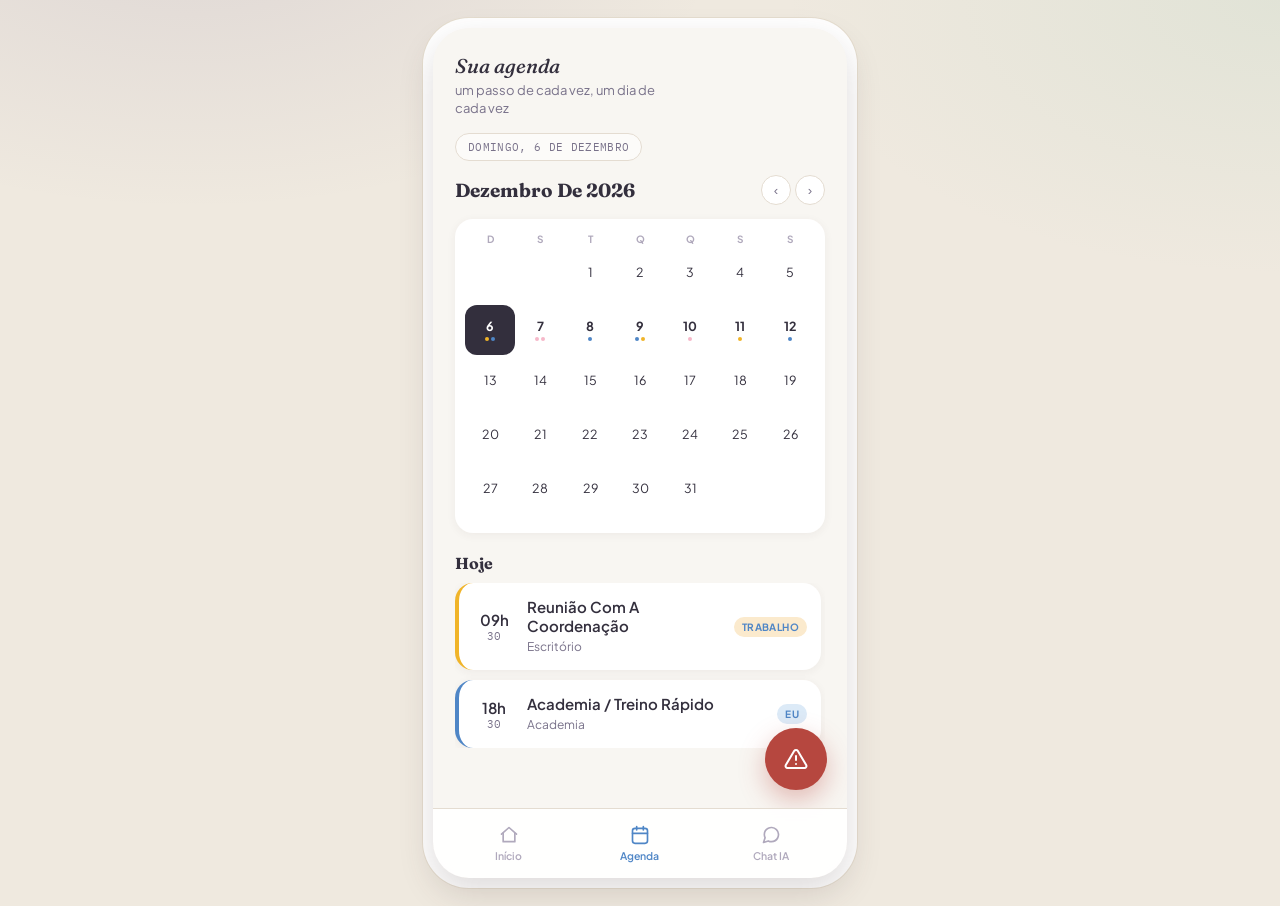
==== commit 3a8f6f5d: "fix: alteracoes na ia e no modo emergencia" ====
--- a/pages/agenda.html
+++ b/pages/agenda.html
@@ -63,53 +63,156 @@
     </a>
   </nav>
 
+  <!-- ===================== MODAL: EMERGÊNCIA (PRINCIPAL) ===================== -->
   <div class="overlay" id="overlay-emergency">
     <div class="sheet sheet-emergency">
-      <p class="sheet-kicker">Apoio de emergência</p>
-      <h3>Quero avisar um contato de confiança?</h3>
-      <p class="sheet-copy" id="emg-intro">A MIA já deixou uma mensagem pronta com o contexto do compromisso, sua localização pessoal e o contato sugerido. Você só revisa e confirma o envio.</p>
-
-      <div class="emg-context-card" id="emg-context-card">
-        <span class="emg-context-label">Compromisso sugerido</span>
-        <strong id="emg-task-title">Compromisso próximo</strong>
-        <p id="emg-task-meta">Horário e contexto serão preenchidos pela MIA.</p>
-        <span class="emg-contact-pill" id="emg-suggested-contact">Contato sugerido</span>
-      </div>
-
-      <div class="emg-inline-selects">
-        <div class="field field-compact">
-          <label for="emg-task-select">Outro compromisso</label>
-          <select id="emg-task-select"></select>
-        </div>
-        <div class="field field-compact">
-          <label for="emg-contact-select">Outro contato</label>
-          <select id="emg-contact-select"></select>
-        </div>
-      </div>
-
-      <div class="emg-step" id="emg-step-1">
-        <div class="emg-preview-box">
-          <label>Mensagem pronta para envio</label>
-          <div class="emg-message-preview" id="emg-message-preview"></div>
-        </div>
-        <div class="sheet-actions">
-          <button class="btn-ghost" id="close-emergency">Cancelar</button>
-          <button class="btn-primary" id="emg-open-confirm">Enviar mensagem</button>
-        </div>
-      </div>
-
-      <p class="emg-footnote">A mensagem inclui o compromisso, o contexto e a localização pessoal. Nenhum número de emergência é exibido nesta tela.</p>
-    </div>
-  </div>
-
+      <p class="sheet-kicker">Emergência</p>
+      <h3>Como a MIA pode te ajudar agora?</h3>
+      <p class="sheet-copy">Escolha quem você quer avisar. Você revisa e confirma tudo antes de qualquer mensagem sair.</p>
+
+      <div class="emg-section">
+        <span class="emg-section-title">Avisar o gestor</span>
+        <div id="emg-manager-slot"></div>
+      </div>
+
+      <div class="emg-section">
+        <span class="emg-section-title">Avisar um contato</span>
+        <p class="emg-hint">Selecione uma ou mais pessoas para contatar.</p>
+        <div class="emg-list" id="emg-contacts-list"></div>
+      </div>
+
+      <div class="sheet-actions">
+        <button class="btn-ghost" id="close-emergency">Fechar</button>
+        <button class="btn-primary" id="emg-continue-contacts" disabled>Continuar</button>
+      </div>
+    </div>
+  </div>
+
+  <!-- ===================== MODAL: GESTOR — DIAS DE AUSÊNCIA ===================== -->
+  <div class="overlay" id="overlay-emergency-manager">
+    <div class="sheet sheet-emergency">
+      <p class="sheet-kicker">Avisar o gestor</p>
+      <h3>Por quantos dias você acredita que ficará ausente?</h3>
+      <p class="sheet-copy">A MIA vai buscar suas tarefas com a tag <strong>Trabalho</strong> nesse período.</p>
+
+      <div class="field">
+        <label for="emg-manager-days">Dias de ausência</label>
+        <input type="number" id="emg-manager-days" min="1" value="1">
+      </div>
+
+      <div class="field">
+        <label>Tarefas de trabalho encontradas</label>
+        <div class="emg-task-preview" id="emg-manager-tasks"></div>
+      </div>
+
+      <div class="sheet-actions">
+        <button class="btn-ghost" id="emg-manager-back">Voltar</button>
+        <button class="btn-primary" id="emg-manager-next">Continuar</button>
+      </div>
+    </div>
+  </div>
+
+  <!-- ===================== MODAL: GESTOR — CADASTRO ===================== -->
+  <div class="overlay" id="overlay-emergency-manager-register">
+    <div class="sheet sheet-emergency">
+      <p class="sheet-kicker">Cadastrar gestor</p>
+      <h3>Adicionar gestor para avisar em emergência</h3>
+      <div class="field">
+        <label for="emg-manager-register-name">Nome</label>
+        <input type="text" id="emg-manager-register-name" placeholder="Ex.: Patrícia">
+      </div>
+      <div class="field">
+        <label for="emg-manager-register-phone">Telefone</label>
+        <input type="tel" id="emg-manager-register-phone" placeholder="Ex.: 5511988882222">
+      </div>
+      <div class="sheet-actions">
+        <button class="btn-ghost" id="emg-manager-register-back">Voltar</button>
+        <button class="btn-primary" id="emg-manager-register-save">Salvar</button>
+      </div>
+    </div>
+  </div>
+
+  <!-- ===================== MODAL: GESTOR — MENSAGEM ===================== -->
+  <div class="overlay" id="overlay-emergency-manager-message">
+    <div class="sheet sheet-emergency">
+      <p class="sheet-kicker">Revisar mensagem</p>
+      <h3 id="emg-manager-message-question">Você deseja enviar esta mensagem para o gestor?</h3>
+      <div class="field">
+        <label>Mensagem (você pode editar tudo antes de enviar)</label>
+        <textarea id="emg-manager-message-text" rows="10"></textarea>
+      </div>
+      <div class="sheet-actions">
+        <button class="btn-ghost" id="emg-manager-message-back">Voltar</button>
+        <button class="btn-primary" id="emg-manager-send">Enviar</button>
+      </div>
+    </div>
+  </div>
+
+  <!-- ===================== MODAL: CONTATO — CADASTRO ===================== -->
+  <div class="overlay" id="overlay-emergency-contact-register">
+    <div class="sheet sheet-emergency">
+      <p class="sheet-kicker">Cadastrar contato</p>
+      <h3>Adicionar um contato para avisar em emergência</h3>
+      <div class="field">
+        <label for="emg-contact-register-name">Nome</label>
+        <input type="text" id="emg-contact-register-name" placeholder="Ex.: Mariana">
+      </div>
+      <div class="field">
+        <label for="emg-contact-register-phone">Telefone</label>
+        <input type="tel" id="emg-contact-register-phone" placeholder="Ex.: 5511999990001">
+      </div>
+      <div class="sheet-actions">
+        <button class="btn-ghost" id="emg-contact-register-back">Voltar</button>
+        <button class="btn-primary" id="emg-contact-register-save">Salvar</button>
+      </div>
+    </div>
+  </div>
+
+  <!-- ===================== MODAL: CONTATO — LIGAR OU ENVIAR MENSAGEM ===================== -->
+  <div class="overlay" id="overlay-emergency-contact-call">
+    <div class="sheet sheet-emergency">
+      <p class="sheet-kicker">Avisar um contato</p>
+      <h3 id="emg-contact-call-title">O que você deseja fazer?</h3>
+      <div class="emg-call-actions">
+        <button class="btn-primary" id="emg-contact-call-btn">📞 Ligar</button>
+        <button class="btn-primary" id="emg-contact-message-btn">💬 Enviar mensagem</button>
+      </div>
+      <div class="sheet-actions">
+        <button class="btn-ghost" id="emg-contact-call-back">Voltar</button>
+      </div>
+    </div>
+  </div>
+
+  <!-- ===================== MODAL: CONTATO — MENSAGEM ===================== -->
+  <div class="overlay" id="overlay-emergency-contact-message">
+    <div class="sheet sheet-emergency">
+      <p class="sheet-kicker">Revisar mensagem</p>
+      <h3 id="emg-contact-message-question">Você deseja enviar esta mensagem?</h3>
+
+      <div class="emg-double-check">
+        <input type="checkbox" id="emg-share-location">
+        <label for="emg-share-location">Compartilhar localização</label>
+      </div>
+
+      <div class="field">
+        <label>Mensagem (você pode editar tudo antes de enviar)</label>
+        <textarea id="emg-contact-message-text" rows="9"></textarea>
+      </div>
+      <div class="sheet-actions">
+        <button class="btn-ghost" id="emg-contact-message-back">Voltar</button>
+        <button class="btn-primary" id="emg-contact-send">Enviar</button>
+      </div>
+    </div>
+  </div>
+
+  <!-- ===================== MODAL: CONFIRMAÇÃO FINAL (COMUM) ===================== -->
   <div class="overlay" id="overlay-emergency-confirm">
     <div class="sheet sheet-confirm">
       <p class="sheet-kicker">Tem certeza?</p>
-      <h3>Enviar esta mensagem agora?</h3>
-      <p class="sheet-copy" id="emg-confirm-copy">Essa mensagem será enviada ao contato selecionado com o contexto do compromisso e a sua localização pessoal.</p>
-      <div class="sheet-actions">
-        <button class="btn-ghost" id="emg-cancel-confirm">Voltar</button>
-        <button class="btn-primary" id="emg-confirm-send">Sim, enviar</button>
+      <h3>Você tem certeza que deseja enviar esta mensagem?</h3>
+      <div class="sheet-actions">
+        <button class="btn-ghost" id="emg-cancel-confirm">Cancelar</button>
+        <button class="btn-primary" id="emg-confirm-send">Confirmar envio</button>
       </div>
     </div>
   </div>
@@ -140,7 +243,7 @@
         </div>
 
         <div class="field" style="margin-top: 16px;">
-          <label>👥 SE ESTIVER SOBRECARREGADA, DELEQUE:</label>
+          <label>👥 SE ESTIVER SOBRECARREGADA, DELEGUE:</label>
           <select id="detail-delegate-select">
             <option value="">Ninguém (Eu assumo essa tarefa)</option>
             <option value="Rede de Apoio: Avó">Vovó (Cuidar das crianças/casa)</option>
--- a/css/style.css
+++ b/css/style.css
@@ -1,23 +1,23 @@
 :root{
-  --bg-canvas:#F5F1EC;
-  --bg-ambient:#EDE6DE;
+  --bg-canvas:#f8f6f2;
+  --bg-ambient:#efe9df;
   --bg-card:#FFFFFF;
   --ink:#332F3D;
   --ink-soft:#79728A;
   --ink-faint:#B0A9BC;
   --hairline:#E4DCD1;
 
-  --eu:#5C7FA6;
-  --eu-tint:#DEE7F0;
-  --eu-tint2:#EEF3F8;
-
-  --familia:#D98C9B;
-  --familia-tint:#F6E1E6;
-  --familia-tint2:#FBEFF2;
-
-  --trabalho:#C99A34;
-  --trabalho-tint:#F2E4C4;
-  --trabalho-tint2:#F8F0DC;
+  --eu:#4F86C6;          /* compromisso pessoal → azul */
+  --eu-tint:#dceaf7;
+  --eu-tint2:#eff6fc;
+
+  --familia:#F6B8C9;      /* compromisso de família → rosa bebê */
+  --familia-tint:#fce4ea;
+  --familia-tint2:#fdf0f3;
+
+  --trabalho:#F0B429;     /* compromisso de trabalho → amarelo */
+  --trabalho-tint:#fbeacd;
+  --trabalho-tint2:#fdf6e7;
 
   --alerta:#B6473F;
   --alerta-tint:#F2DAD7;
@@ -41,8 +41,8 @@
 body{
   font-family:'Plus Jakarta Sans', sans-serif;
   background:
-    radial-gradient(900px 500px at 15% -10%, rgba(217,140,155,0.14), transparent 60%),
-    radial-gradient(900px 500px at 100% 0%, rgba(92,127,166,0.12), transparent 55%),
+    radial-gradient(900px 500px at 15% -10%, rgba(99,82,135,0.12), transparent 60%),
+    radial-gradient(900px 500px at 100% 0%, rgba(140,191,163,0.14), transparent 55%),
     var(--bg-ambient);
   min-height:100vh;
   display:flex;
@@ -57,7 +57,7 @@
   max-width:414px;
   background:var(--bg-canvas);
   border-radius:36px;
-  box-shadow:var(--shadow-pop), 0 0 0 10px #fff, 0 0 0 11px #ddd3c4;
+  box-shadow:var(--shadow-pop), 0 0 0 10px #fff, 0 0 0 11px #e5ddcf;
   overflow:hidden;
   position:relative;
   height:850px;
@@ -73,19 +73,6 @@
   flex-shrink:0;
 }
 
-.hug-arcs{
-  position:absolute;
-  top:-70px; right:-60px;
-  width:230px; height:230px;
-  pointer-events:none;
-  z-index:0;
-}
-.hug-arcs svg{width:100%;height:100%; animation:breathe 7s ease-in-out infinite;}
-@keyframes breathe{
-  0%,100%{ transform:scale(1) rotate(0deg); }
-  50%{ transform:scale(1.04) rotate(2deg); }
-}
-
 .header-row{
   position:relative;
   z-index:1;
@@ -98,12 +85,6 @@
   position:relative;
   width:64px; height:64px;
   flex-shrink:0;
-}
-.avatar-ring{
-  position:absolute; inset:-4px;
-  border-radius:50%;
-  background:conic-gradient(var(--eu), var(--familia), var(--trabalho), var(--eu));
-  opacity:0.9;
 }
 .avatar{
   position:absolute; inset:0;
@@ -115,7 +96,8 @@
   font-weight:600;
   color:var(--ink);
   overflow:hidden;
-  border:3px solid var(--bg-canvas);
+  border:3px solid rgba(255,255,255,0.85);
+  box-shadow:0 6px 16px rgba(99,82,135,0.10);
 }
 
 .greeting-block{ flex:1; min-width:0; }
@@ -271,7 +253,7 @@
 .dot.familia{background:var(--familia);}
 .dot.trabalho{background:var(--trabalho);}
 
-.task-list{ display:flex; flex-direction:column; gap:10px; }
+.task-list{ display:flex; flex-direction:column; gap:10px; max-height:320px; overflow-y:auto; padding-right:4px; }
 .task-card{
   background:var(--bg-card);
   border-radius:var(--radius-md);
@@ -313,8 +295,8 @@
   flex-shrink:0;
 }
 .badge.eu{ background:var(--eu-tint); color:var(--eu); }
-.badge.familia{ background:var(--familia-tint); color:#a85465; }
-.badge.trabalho{ background:var(--trabalho-tint); color:#8a6a1f; }
+.badge.familia{ background:var(--familia-tint); color:#4e7862; }
+.badge.trabalho{ background:var(--trabalho-tint); color:var(--eu); }
 
 .ver-mais{
   width:100%;
@@ -343,7 +325,7 @@
   width:56px; height:56px;
   border-radius:50%;
   border:none;
-  background:linear-gradient(145deg, var(--ink), #4a4458);
+  background:linear-gradient(145deg, var(--eu), var(--ink));
   color:#fff;
   font-size:26px;
   display:flex; align-items:center; justify-content:center;
@@ -362,10 +344,10 @@
   width:62px; height:62px;
   border-radius:50%;
   border:none;
-  background:var(--alerta);
+  background: var(--alerta);
   color:#fff;
   display:flex; align-items:center; justify-content:center;
-  box-shadow:0 10px 26px rgba(182,71,63,0.45);
+  box-shadow:0 10px 26px rgba(182,71,63,0.35);
   cursor:pointer;
   z-index:20;
 }
@@ -431,8 +413,8 @@
   color:var(--ink-soft);
 }
 .cat-opt[data-cat="eu"].active{ background:var(--eu-tint); border-color:var(--eu); color:var(--eu); }
-.cat-opt[data-cat="familia"].active{ background:var(--familia-tint); border-color:var(--familia); color:#a85465; }
-.cat-opt[data-cat="trabalho"].active{ background:var(--trabalho-tint); border-color:var(--trabalho); color:#8a6a1f; }
+.cat-opt[data-cat="familia"].active{ background:var(--familia-tint); border-color:var(--familia); color:#4e7862; }
+.cat-opt[data-cat="trabalho"].active{ background:var(--trabalho-tint); border-color:var(--eu); color:var(--eu); }
 .sheet-actions{ display:flex; gap:10px; margin-top:6px; }
 .btn-primary, .btn-ghost{
   flex:1; padding:13px; border-radius:14px; border:none; font-weight:700; font-size:14px; cursor:pointer;
@@ -442,7 +424,7 @@
 
 .sheet-emergency .emg-context-card,
 .sheet-emergency .emg-preview-box{
-  background:#fff;
+  background:linear-gradient(135deg, #fff, var(--trabalho-tint2));
   border:1px solid var(--hairline);
   border-radius:18px;
   padding:14px 14px 12px;
@@ -476,7 +458,7 @@
   font-weight:700;
   letter-spacing:0.04em;
   text-transform:uppercase;
-  color:var(--alerta);
+  color:var(--eu);
 }
 .emg-context-card strong,
 .emg-preview-box label{
@@ -552,6 +534,58 @@
 .emg-item h4{ margin:0; font-size:14px; }
 .emg-item p{ margin:0; font-size:11.5px; color:var(--ink-soft); }
 
+.emg-section{ margin-bottom:16px; }
+.emg-section-title{
+  display:block;
+  font-size:11px;
+  font-weight:800;
+  letter-spacing:0.06em;
+  text-transform:uppercase;
+  color:var(--ink-soft);
+  margin-bottom:8px;
+}
+.emg-hint{ margin:0 0 10px; font-size:12.5px; color:var(--ink-soft); }
+.emg-item-btn{
+  width:100%;
+  border:1px solid var(--hairline);
+  font-family:inherit;
+  cursor:pointer;
+}
+.emg-item-btn:hover{ border-color:var(--alerta); }
+.emg-checkbox-item{ cursor:pointer; transition:border-color .15s, background .15s; }
+.emg-checkbox-item input[type="checkbox"]{
+  width:18px; height:18px; accent-color:var(--alerta); flex-shrink:0;
+}
+.emg-checkbox-item.checked{ border-color:var(--alerta); background:var(--alerta-tint); }
+.emg-task-preview{
+  background:var(--bg-canvas);
+  border:1px dashed var(--hairline);
+  border-radius:14px;
+  padding:12px 14px;
+  font-size:13px;
+  color:var(--ink);
+  min-height:56px;
+}
+.emg-task-preview ul{ margin:0; padding-left:18px; }
+.emg-task-preview li{ margin-bottom:4px; }
+.emg-task-empty{ margin:0; color:var(--ink-soft); font-size:12.5px; }
+.emg-call-actions{ display:flex; flex-direction:column; gap:10px; margin:16px 0; }
+.emg-call-actions .btn-primary{ width:100%; }
+.field textarea{
+  width:100%;
+  padding:11px 12px;
+  border-radius:12px;
+  border:1px solid var(--hairline);
+  background:#fff;
+  font-family:'Plus Jakarta Sans';
+  font-size:13.5px;
+  line-height:1.55;
+  color:var(--ink);
+  outline:none;
+  resize:vertical;
+}
+.field textarea:focus{ border-color:var(--eu); }
+
 /* ---------- AGENDA (calendar) ---------- */
 .cal-head{ display:flex; align-items:center; justify-content:space-between; margin-bottom:14px; }
 .cal-head h2{ font-family:'Fraunces', serif; font-size:19px; margin:0; text-transform:capitalize; }
@@ -587,7 +621,13 @@
 .day-detail h3{ font-family:'Fraunces', serif; font-size:16px; margin:0 0 10px; text-transform:capitalize; }
 
 /* ---------- CHAT ---------- */
-.chat-screen{ display:flex; flex-direction:column; height:100%; }
+.chat-screen{
+  display:flex;
+  flex-direction:column;
+  flex:1;
+  min-height:0;
+  padding-bottom:92px;
+}
 .chat-header{
   padding:18px 22px 12px; flex-shrink:0;
   display:flex; align-items:center; gap:10px;
@@ -602,9 +642,15 @@
 .status-dot{ width:7px;height:7px;border-radius:50%; background:#5FAE7A; display:inline-block; margin-right:4px; }
 
 .chat-body{
-  flex:1; overflow-y:auto; padding:6px 22px; display:flex; flex-direction:column; gap:10px;
-}
-.msg{
+  flex:1;
+  min-height:0;
+  overflow-y:auto;
+  padding:6px 22px 12px;
+  display:flex;
+  flex-direction:column;
+  gap:10px;
+}
+.message{
   max-width:78%;
   padding:11px 14px;
   border-radius:16px;
@@ -612,32 +658,34 @@
   line-height:1.45;
   animation:riseIn .3s ease both;
 }
-.msg.mia{
+.message.mia-msg{
   background:#fff; color:var(--ink);
   border-bottom-left-radius:4px;
   align-self:flex-start;
   box-shadow:var(--shadow-card);
 }
-.msg.user{
+.message.user-msg{
   background:var(--ink); color:#fff;
   border-bottom-right-radius:4px;
   align-self:flex-end;
 }
-.typing{
+.typing-indicator{
   align-self:flex-start;
   background:#fff; padding:12px 16px; border-radius:16px; border-bottom-left-radius:4px;
   display:flex; gap:4px; box-shadow:var(--shadow-card);
 }
-.typing span{ width:6px;height:6px;border-radius:50%; background:var(--ink-faint); animation:blink 1.2s infinite; }
-.typing span:nth-child(2){ animation-delay:0.2s; }
-.typing span:nth-child(3){ animation-delay:0.4s; }
+.typing-indicator span{ width:6px;height:6px;border-radius:50%; background:var(--ink-faint); animation:blink 1.2s infinite; }
+.typing-indicator span:nth-child(2){ animation-delay:0.2s; }
+.typing-indicator span:nth-child(3){ animation-delay:0.4s; }
 @keyframes blink{ 0%,80%,100%{opacity:0.3;} 40%{opacity:1;} }
 
 .chat-input-bar{
   flex-shrink:0;
-  padding:12px 22px 14px;
+  padding:12px 22px calc(14px + env(safe-area-inset-bottom));
   display:flex; align-items:center; gap:8px;
   background:var(--bg-canvas);
+  position:relative;
+  z-index:2;
 }
 .chat-input-bar .search-bar{ margin-bottom:0; flex:1; }
 
@@ -662,8 +710,8 @@
   transition:color .15s ease;
   text-decoration:none;
 }
-.tab-btn.active{ color:var(--ink); }
-.tab-btn.active svg{ stroke:var(--ink); }
+.tab-btn.active{ color:var(--eu); }
+.tab-btn.active svg{ stroke:var(--eu); }
 .tab-btn svg{ stroke:var(--ink-faint); transition:stroke .15s ease; }
 
 ::-webkit-scrollbar{ width:5px; }
@@ -852,5 +900,6 @@
 }
 
 .btn-action-delete:hover {
-  background: var(--alerta-tint);
-}
+  background:var(--eu-tint);
+  color:var(--eu);
+}
